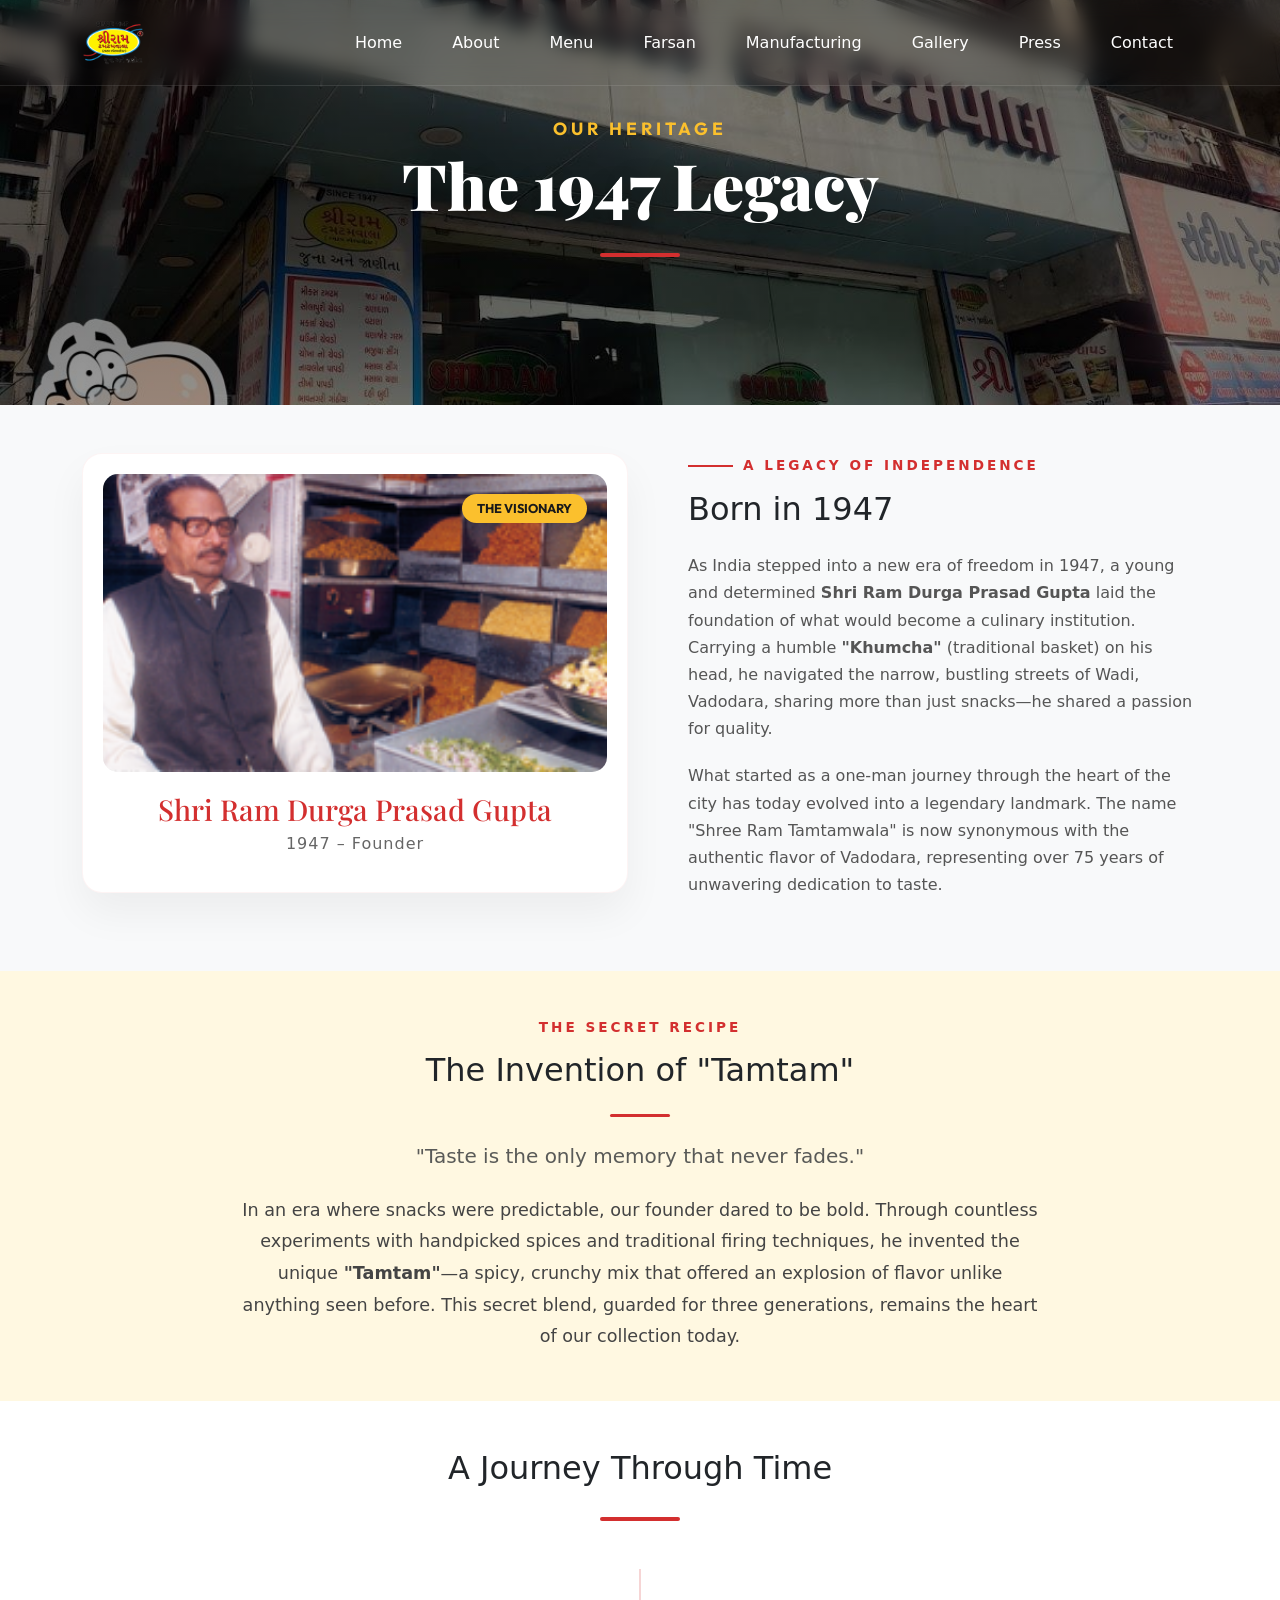
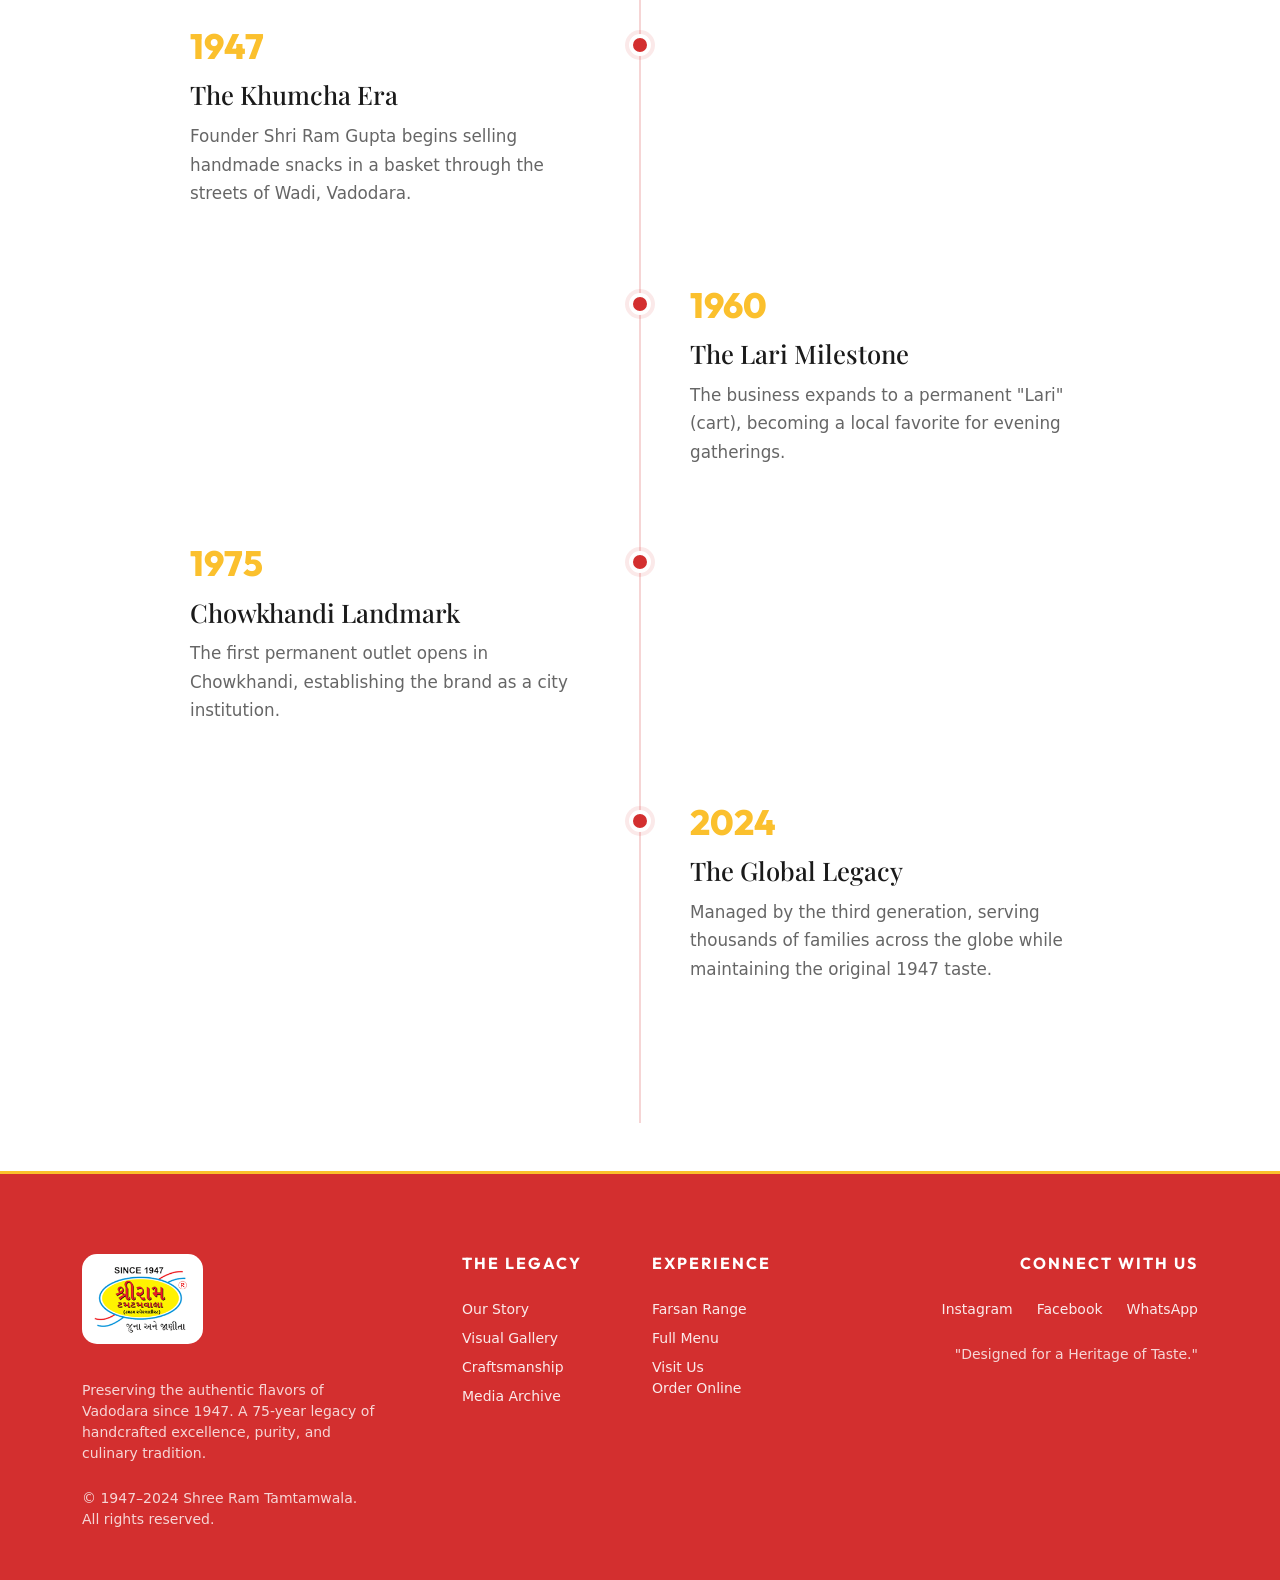
==== about.html @ b2095db8 "feat: add multiple pages and implement comprehensive UI overhaul including responsive navigation and" ====
<!doctype html>
<html lang="en">
  <head>
    <meta charset="UTF-8" />
    <meta name="viewport" content="width=device-width, initial-scale=1.0" />
    <title>Our Heritage | Shree Ram Tamtamwala</title>
    <link
      href="https://cdn.jsdelivr.net/npm/bootstrap@5.3.3/dist/css/bootstrap.min.css"
      rel="stylesheet"
    />
    <link
      href="https://fonts.googleapis.com/css2?family=Playfair+Display:wght@400;700;900&family=Inter:wght@300;400;600&family=Outfit:wght@300;400;700;800&display=swap"
      rel="stylesheet"
    />
    <link rel="stylesheet" href="styles.css" />
  </head>
  <body>
    <!-- Navbar -->
    <nav class="navbar navbar-expand-lg navbar-light navbar-custom fixed-top">
      <div class="container">
        <a class="navbar-brand" href="index.html">
          <img src="./Images/logo.png" alt="Shree Ram Tamtamwala Logo" />
        </a>
        <button
          class="navbar-toggler"
          type="button"
          data-bs-toggle="collapse"
          data-bs-target="#navbarNav"
        >
          <span class="navbar-toggler-icon"></span>
        </button>
        <div class="collapse navbar-collapse" id="navbarNav">
          <ul class="navbar-nav ms-auto">
            <li class="nav-item">
              <a class="nav-link" href="index.html">Home</a>
            </li>
            <li class="nav-item">
              <a class="nav-link active" href="about.html">About</a>
            </li>
            <li class="nav-item">
              <a class="nav-link" href="menu.html">Menu</a>
            </li>
            <li class="nav-item">
              <a class="nav-link" href="farsan.html">Farsan</a>
            </li>
            <li class="nav-item">
              <a class="nav-link" href="manufacturing.html">Manufacturing</a>
            </li>
            <li class="nav-item">
              <a class="nav-link" href="gallery.html">Gallery</a>
            </li>
            <li class="nav-item">
              <a class="nav-link" href="press.html">Press</a>
            </li>
            <li class="nav-item">
              <a class="nav-link" href="contact.html">Contact</a>
            </li>
          </ul>
        </div>
      </div>
    </nav>

    <!-- Page Hero -->
    <header class="page-hero">
      <div class="page-hero-content container">
        <h5 class="page-hero-subtitle">Our Heritage</h5>
        <h1 class="page-hero-title">The 1947 Legacy</h1>
        <div class="hero-divider mx-auto"></div>
      </div>
    </header>

    <!-- Heritage Section: The Origin -->
    <section class="about-heritage-section py-5">
      <div class="container">
        <div class="row align-items-center gy-5">
          <div class="col-lg-6">
            <div class="founder-card">
              <div class="founder-image-wrapper">
                <img
                  src="./Images/owner.png"
                  alt="Founder Shri Ram Durga Prasad Gupta"
                  class="founder-img"
                />
                <div class="founder-badge">The Visionary</div>
              </div>
              <div class="founder-info">
                <h3 class="founder-name">Shri Ram Durga Prasad Gupta</h3>
                <p class="founder-years">1947 – Founder</p>
              </div>
            </div>
          </div>
          <div class="col-lg-6 ps-lg-5">
            <h5 class="about-pretitle mb-3">A Legacy of Independence</h5>
            <h2 class="section-title mb-4">Born in 1947</h2>
            <p class="about-description">
              As India stepped into a new era of freedom in 1947, a young and
              determined <strong>Shri Ram Durga Prasad Gupta</strong> laid the
              foundation of what would become a culinary institution. Carrying a
              humble <strong>"Khumcha"</strong> (traditional basket) on his
              head, he navigated the narrow, bustling streets of Wadi, Vadodara,
              sharing more than just snacks—he shared a passion for quality.
            </p>
            <p class="about-description">
              What started as a one-man journey through the heart of the city
              has today evolved into a legendary landmark. The name "Shree Ram
              Tamtamwala" is now synonymous with the authentic flavor of
              Vadodara, representing over 75 years of unwavering dedication to
              taste.
            </p>
          </div>
        </div>
      </div>
    </section>

    <!-- The Invention of Tamtam Section -->
    <section
      class="tamtam-story-section py-5"
      style="background-color: #fff8e1"
    >
      <div class="container text-center">
        <div class="max-w-800 mx-auto">
          <h5 class="about-pretitle mb-3">The Secret Recipe</h5>
          <h2 class="section-title mb-4">The Invention of "Tamtam"</h2>
          <div class="hero-divider mx-auto mb-4"></div>
          <p class="lead italic text-muted mb-4">
            "Taste is the only memory that never fades."
          </p>
          <p class="about-description">
            In an era where snacks were predictable, our founder dared to be
            bold. Through countless experiments with handpicked spices and
            traditional firing techniques, he invented the unique
            <strong>"Tamtam"</strong>—a spicy, crunchy mix that offered an
            explosion of flavor unlike anything seen before. This secret blend,
            guarded for three generations, remains the heart of our collection
            today.
          </p>
        </div>
      </div>
    </section>

    <!-- Heritage Timeline -->
    <section class="timeline-section py-5 bg-white">
      <div class="container">
        <div class="text-center mb-5">
          <h2 class="section-title">A Journey Through Time</h2>
          <div class="hero-divider mx-auto"></div>
        </div>

        <div class="heritage-timeline">
          <div class="timeline-item">
            <div class="timeline-dot"></div>
            <div class="timeline-content">
              <span class="timeline-year">1947</span>
              <h4>The Khumcha Era</h4>
              <p>
                Founder Shri Ram Gupta begins selling handmade snacks in a
                basket through the streets of Wadi, Vadodara.
              </p>
            </div>
          </div>
          <div class="timeline-item">
            <div class="timeline-dot"></div>
            <div class="timeline-content">
              <span class="timeline-year">1960</span>
              <h4>The Lari Milestone</h4>
              <p>
                The business expands to a permanent "Lari" (cart), becoming a
                local favorite for evening gatherings.
              </p>
            </div>
          </div>
          <div class="timeline-item">
            <div class="timeline-dot"></div>
            <div class="timeline-content">
              <span class="timeline-year">1975</span>
              <h4>Chowkhandi Landmark</h4>
              <p>
                The first permanent outlet opens in Chowkhandi, establishing the
                brand as a city institution.
              </p>
            </div>
          </div>
          <div class="timeline-item">
            <div class="timeline-dot"></div>
            <div class="timeline-content">
              <span class="timeline-year">2024</span>
              <h4>The Global Legacy</h4>
              <p>
                Managed by the third generation, serving thousands of families
                across the globe while maintaining the original 1947 taste.
              </p>
            </div>
          </div>
        </div>
      </div>
    </section>

    <!-- Luxury Heritage Footer -->
    <footer class="footer-custom">
      <div class="container">
        <div class="row gy-5">
          <!-- Logo & Mission -->
          <div class="col-lg-4 col-md-12 text-center text-lg-start">
            <div class="footer-logo">
              <img src="./Images/logo.png" alt="Shree Ram Tamtamwala Logo" />
            </div>
            <p class="text-muted small pe-lg-5 mt-3">
              Preserving the authentic flavors of Vadodara since 1947. A 75-year
              legacy of handcrafted excellence, purity, and culinary tradition.
            </p>
            <p class="text-muted small mt-4 mb-0">
              © 1947–2024 Shree Ram Tamtamwala.<br />All rights reserved.
            </p>
          </div>

          <!-- Navigation -->
          <div class="col-lg-2 col-6">
            <h6 class="text-uppercase fw-bold ls-2">The Legacy</h6>
            <ul class="list-unstyled small">
              <li class="mb-2">
                <a href="about.html" class="text-decoration-none">Our Story</a>
              </li>
              <li class="mb-2">
                <a href="gallery.html" class="text-decoration-none"
                  >Visual Gallery</a
                >
              </li>
              <li class="mb-2">
                <a href="manufacturing.html" class="text-decoration-none"
                  >Craftsmanship</a
                >
              </li>
              <li class="mb-2">
                <a href="press.html" class="text-decoration-none"
                  >Media Archive</a
                >
              </li>
            </ul>
          </div>

          <!-- Quick Links -->
          <div class="col-lg-2 col-6">
            <h6 class="text-uppercase fw-bold ls-2">Experience</h6>
            <ul class="list-unstyled small">
              <li class="mb-2">
                <a href="farsan.html" class="text-decoration-none"
                  >Farsan Range</a
                >
              </li>
              <li class="mb-2">
                <a href="menu.html" class="text-decoration-none">Full Menu</a>
              </li>
              <li class="nav-item">
                <a class="text-decoration-none" href="contact.html">Visit Us</a>
              </li>
              <li class="mb-2">
                <a href="#" class="text-decoration-none">Order Online</a>
              </li>
            </ul>
          </div>

          <!-- Socials -->
          <div class="col-lg-4 col-md-12 text-center text-lg-end">
            <h6 class="text-uppercase fw-bold ls-2">Connect With Us</h6>
            <div
              class="d-flex justify-content-center justify-content-lg-end gap-4 mb-4 mt-3"
            >
              <a href="#" class="text-decoration-none small">Instagram</a>
              <a href="#" class="text-decoration-none small">Facebook</a>
              <a href="#" class="text-decoration-none small">WhatsApp</a>
            </div>
            <p class="text-muted small mb-0">
              "Designed for a Heritage of Taste."
            </p>
          </div>
        </div>
      </div>
    </footer>

    <script src="https://cdn.jsdelivr.net/npm/bootstrap@5.3.3/dist/js/bootstrap.bundle.min.js"></script>
    <script src="main.js"></script>
  </body>
</html>
---- styles.css ----
* {
  padding: 0;
  margin: 0;
  box-sizing: border-box;
}

html {
  scroll-behavior: smooth;
  scroll-padding-top: 60px; /* Perfectly tuned offset */
}

body {
  background-color: #f8f9fa;
}

/* Navbar Redesign */
.navbar-custom {
  background-color: transparent;
  backdrop-filter: blur(10px);
  -webkit-backdrop-filter: blur(10px);
  transition: all 0.4s cubic-bezier(0.4, 0, 0.2, 1);
  padding: 15px 0;
  border-bottom: 1px solid rgba(255, 255, 255, 0.1);
  z-index: 1050; /* Ultimate priority */
}

.navbar-custom.scrolled {
  background-color: #d32f2f !important; /* Exact Brand Red - No transparency */
  margin: 10px 20px;
  padding: 8px 0;
  border-radius: 50px;
  box-shadow: 0 10px 30px rgba(0, 0, 0, 0.3);
  border: 1px solid #fbc02d; /* Solid Gold accent */
  width: calc(100% - 40px);
  backdrop-filter: none !important; /* Keep it solid and bold */
}

.navbar-custom .navbar-brand {
  font-weight: 700;
  letter-spacing: 1px;
  text-transform: uppercase;
  display: flex;
  align-items: center;
  gap: 10px;
  color: #ffffff !important;
  transition: all 0.3s ease;
}

.navbar-custom .navbar-brand:hover {
  color: #fbc02d !important;
  text-shadow: 0 0 10px rgba(251, 192, 45, 0.3);
}

.navbar-brand img {
  height: 45px;
  filter: drop-shadow(0 0 5px rgba(0, 0, 0, 0.2));
  transition: transform 0.3s ease;
}

.navbar-brand:hover img {
  transform: scale(1.1) rotate(5deg);
}

.navbar-custom .nav-link {
  color: #ffffff !important;
  font-weight: 500;
  margin: 0 10px;
  position: relative;
  padding: 8px 15px !important;
  transition: all 0.3s ease;
}

.navbar-custom .nav-link::after {
  content: "";
  position: absolute;
  bottom: 0;
  left: 50%;
  width: 0;
  height: 2px;
  background-color: #fbc02d;
  transition: all 0.3s ease;
  transform: translateX(-50%);
}

.navbar-custom .nav-link:hover::after {
  width: 80%;
}

.navbar-custom .nav-link:hover {
  color: #fbc02d !important;
  background-color: rgba(255, 255, 255, 0.1);
  border-radius: 8px;
}

/* Fix for mobile menu */
@media (max-width: 991.98px) {
  .navbar-collapse {
    background-color: #d32f2f; /* Solid Brand Red */
    margin-top: 15px;
    padding: 20px;
    border-radius: 15px;
    box-shadow: 0 10px 30px rgba(0, 0, 0, 0.2);
    border: 1px solid #fbc02d;
  }

  .navbar-custom.scrolled .navbar-collapse {
    background-color: #d32f2f;
  }

  .nav-link {
    padding: 12px 20px !important;
    border-bottom: 1px solid rgba(255, 255, 255, 0.1);
  }

  .nav-link:last-child {
    border-bottom: none;
  }
}

.navbar-toggler {
  border: none;
  padding: 0;
}

.navbar-toggler:focus {
  box-shadow: none;
}

.navbar-toggler-icon {
  background-image: url("data:image/svg+xml;charset=utf8,%3Csvg viewBox='0 0 30 30' xmlns='http://www.w3.org/2000/svg'%3E%3Cpath stroke='rgba(255, 255, 255, 1)' stroke-width='2' stroke-linecap='round' stroke-miterlimit='10' d='M4 7h22M4 15h22M4 23h22'/%3E%3C/svg%3E") !important;
}

.hero {
  position: relative;
  background-image: url("./Images/bg-Photoroom.png");
  background-size: cover;
  background-position: center;
  background-attachment: fixed;
  min-height: 100vh;
  display: flex;
  align-items: center;
  overflow: hidden;
  padding: 120px 0 60px 0;
}

.hero::before {
  content: "";
  position: absolute;
  top: 0;
  left: 0;
  width: 100%;
  height: 100%;
  background: radial-gradient(
    circle at 30% 50%,
    rgba(121, 85, 72, 0.4) 0%,
    rgba(0, 0, 0, 0.6) 100%
  );
  z-index: 1;
}

.hero-container {
  position: relative;
  z-index: 2;
  padding: 0 5%;
}

.hero-content-card {
  background: rgba(255, 255, 255, 0.05);
  backdrop-filter: blur(20px);
  -webkit-backdrop-filter: blur(20px);
  border: 1px solid rgba(255, 255, 255, 0.2);
  padding: 50px;
  border-radius: 30px;
  box-shadow: 0 25px 50px -12px rgba(0, 0, 0, 0.6);
  animation: fadeInUp 1s cubic-bezier(0.4, 0, 0.2, 1);
  z-index: 10;
}

@keyframes fadeInUp {
  from {
    opacity: 0;
    transform: translateY(30px);
  }
  to {
    opacity: 1;
    transform: translateY(0);
  }
}

.hero-title {
  margin-bottom: 25px;
}

.brand-name {
  display: block;
  font-size: 3.5rem;
  font-weight: 800;
  color: #ffffff;
  text-transform: uppercase;
  letter-spacing: 2px;
  line-height: 1.1;
  margin-bottom: 10px;
}

.about-pretitle {
  color: #d32f2f;
  font-weight: 600;
  text-transform: uppercase;
  letter-spacing: 3px;
  font-size: 0.85rem;
  display: block; /* Changed to block for better placement */
  position: relative;
  padding-left: 55px;
  margin-bottom: 25px;
}

.about-pretitle::before {
  content: "";
  position: absolute;
  left: 0;
  top: 50%;
  width: 45px;
  height: 2px;
  background: #d32f2f;
  transform: translateY(-50%);
}

@media (max-width: 991px) {
  .about-pretitle {
    display: block;
    text-align: center;
    padding-left: 0;
    margin-bottom: 30px !important;
  }
  .about-pretitle::before {
    display: none;
  }
}

.hero-subtitle {
  display: block;
  font-size: 1.5rem;
  color: #fbc02d; /* Brand Gold */
  font-weight: 500;
  letter-spacing: 4px;
  text-transform: uppercase;
}

.hero-divider {
  width: 80px;
  height: 4px;
  background: #d32f2f; /* Brand Red */
  margin: 30px 0;
  border-radius: 2px;
}

.hero-description {
  font-size: 1.1rem;
  color: rgba(255, 255, 255, 0.9);
  line-height: 1.8;
  margin-bottom: 40px;
  max-width: 500px;
}

.hero-cta-group {
  display: flex;
  gap: 20px;
}

.hero-btn {
  background-color: #d32f2f !important;
  border-color: #d32f2f !important;
  padding: 15px 35px !important;
  border-radius: 50px !important;
  font-weight: 600 !important;
  text-transform: uppercase;
  letter-spacing: 1px;
  transition: all 0.3s ease !important;
  color: white !important;
  text-decoration: none;
}

.hero-btn:hover {
  background-color: #b71c1c !important;
  transform: translateY(-3px);
  box-shadow: 0 10px 20px rgba(211, 47, 47, 0.3);
}

.hero-btn-secondary {
  padding: 15px 35px !important;
  border-radius: 50px !important;
  font-weight: 600 !important;
  text-transform: uppercase;
  letter-spacing: 1px;
  transition: all 0.3s ease !important;
  border: 2px solid white !important;
}

.hero-btn-secondary:hover {
  background-color: white !important;
  color: #d32f2f !important;
  transform: translateY(-3px);
}

.hero-image-wrapper {
  position: relative;
  padding: 20px;
  height: 500px; /* Fixed height to prevent layout jumps */
  display: flex;
  align-items: center;
  justify-content: center;
}

#heroCarousel {
  width: 100%;
  height: 100%;
}

#heroCarousel .carousel-inner,
#heroCarousel .carousel-item {
  height: 100%;
}

#heroCarousel .carousel-item {
  display: flex !important;
  align-items: center;
  justify-content: center;
  transition: opacity 0.8s ease-in-out !important; /* Smoother fade */
}

.hero-image-wrapper img {
  max-width: 100%;
  max-height: 100%;
  width: auto;
  height: auto;
  object-fit: contain;
  filter: drop-shadow(0 20px 40px rgba(0, 0, 0, 0.4));
  transition: transform 0.5s cubic-bezier(0.4, 0, 0.2, 1);
  animation: floating 3s ease-in-out infinite; /* Added a gentle float animation */
}

@keyframes floating {
  0%,
  100% {
    transform: translateY(0);
  }
  50% {
    transform: translateY(-15px);
  }
}

.hero-image-wrapper:hover img {
  transform: scale(1.05) rotate(2deg);
  animation-play-state: paused; /* Pause floating animation on hover */
}

.carousel-indicators-custom {
  position: absolute;
  bottom: -40px;
  left: 50%;
  transform: translateX(-50%);
  display: flex;
  gap: 10px;
}

.carousel-indicators-custom button {
  width: 12px;
  height: 12px;
  border-radius: 50%;
  border: 2px solid #fbc02d;
  background: transparent;
  padding: 0;
  transition: all 0.3s ease;
}


.carousel-indicators-custom button.active {
  background: #fbc02d;
  width: 30px;
  border-radius: 10px;
}

@media (max-width: 991px) {
  .hero {
    padding: 140px 0 80px 0;
    text-align: center;
  }

  .hero-content-card {
    padding: 30px;
    margin-bottom: 50px;
  }

  .brand-name {
    font-size: 2.5rem;
  }

  .hero-divider {
    margin: 20px auto;
  }

  .hero-description {
    margin: 0 auto 30px auto;
  }

  .hero-cta-group {
    justify-content: center;
  }
}

.about-section {
  padding: 70px 0 70px 0; /* Removed bottom padding completely to close gap */
  background-color: #fff8e1;
  position: relative;
  overflow: hidden;
}

.about-container {
  position: relative;
  z-index: 2;
}

.about-image-wrapper {
  position: relative;
  display: flex;
  justify-content: center;
  align-items: center;
  min-height: 400px;
}

.about-glow-effect {
  position: absolute;
  width: 120%;
  height: 120%;
  background: radial-gradient(
    circle,
    rgba(211, 47, 47, 0.05) 0%,
    transparent 70%
  );
  z-index: 1;
}

/* Scrapbook Style Layout */
.press-cutout-container {
  position: relative;
  width: 100%;
  max-width: 650px; /* Much bigger as requested */
  background: white;
  padding: 10px;
  border-radius: 4px;
  box-shadow: 0 15px 40px rgba(0, 0, 0, 0.12);
  z-index: 2;
  border: 1px solid rgba(0, 0, 0, 0.05);
}

.about-press-img {
  width: 100%;
  height: auto;
  display: block;
  object-fit: contain;
}

.product-cutout-overlay {
  position: absolute;
  bottom: -30px;
  right: 0;
  width: 35%; /* Scaled down slightly to not overwhelm the larger press image */
  max-width: 200px;
  z-index: 4;
  filter: drop-shadow(0 15px 30px rgba(0, 0, 0, 0.3));
  animation: floating 4s ease-in-out infinite;
}

.about-cutout-img-small {
  width: 100%;
  height: auto;
}

.experience-tag {
  position: absolute;
  top: 50%;
  right: -10px;
  background: #fbc02d;
  color: #333;
  padding: 5px 12px;
  border-radius: 4px;
  font-size: 0.7rem;
  font-weight: 800;
  transform: rotate(90deg) translateY(-50%);
  box-shadow: 2px 2px 10px rgba(0, 0, 0, 0.1);
}

/* About Text Styling Optimization */
.about-content {
  padding-left: 30px;
}

.about-title {
  font-size: 2.2rem; /* Slightly smaller for height optimization */
  font-weight: 800;
  color: #333;
  margin-bottom: 15px;
}

.about-description {
  font-size: 1rem;
  line-height: 1.7;
  color: #555;
  margin-bottom: 20px;
}

/* Milestone Grid */
.milestone-grid {
  display: grid;
  grid-template-columns: repeat(3, 1fr);
  gap: 20px;
  margin-top: 40px;
}

.milestone-item {
  background: white;
  padding: 20px;
  border-radius: 15px;
  box-shadow: 0 10px 20px rgba(0, 0, 0, 0.05);
  border: 1px solid rgba(251, 192, 45, 0.3);
  transition: all 0.3s ease;
}

.milestone-item:hover {
  transform: translateY(-5px);
  border-color: #fbc02d;
  box-shadow: 0 15px 30px rgba(251, 192, 45, 0.15);
}

.milestone-year {
  display: block;
  font-size: 1.5rem;
  font-weight: 800;
  color: #d32f2f;
  margin-bottom: 5px;
}

.milestone-text {
  font-size: 0.9rem;
  color: #777;
  font-weight: 500;
}

@media (max-width: 991px) {
  .about-section {
    padding: 60px 0;
  }

  .about-content {
    padding-left: 0;
    margin-top: 60px;
    text-align: center;
  }

  .hero-divider {
    margin-left: auto;
    margin-right: auto;
  }

  .milestone-grid {
    grid-template-columns: 1fr;
  }

  .cutout-container {
    max-width: 300px;
  }

  .experience-badge {
    right: 0;
  }
}

.product-section {
  padding: 80px 0;
  background-color: #fff8e1;
}

.product-card {
  background: white;
  border-radius: 20px;
  border: 1px solid rgba(251, 192, 45, 0.2);
  overflow: hidden;
  box-shadow: 0 10px 30px rgba(0, 0, 0, 0.05);
  transition: all 0.4s cubic-bezier(0.4, 0, 0.2, 1);
  height: 100%;
  display: flex;
  flex-direction: column;
}

.product-card:hover {
  transform: translateY(-10px);
  box-shadow: 0 20px 40px rgba(211, 47, 47, 0.1);
  border-color: #fbc02d;
}

.product-image-wrapper {
  position: relative;
  overflow: hidden;
  height: 250px;
}

.product-img {
  width: 100%;
  height: 100%;
  object-fit: cover;
  transition: transform 0.6s ease;
}

.product-card:hover .product-img {
  transform: scale(1.1);
}

.product-content {
  padding: 25px;
  flex-grow: 1;
  display: flex;
  flex-direction: column;
}

.product-card-title {
  font-size: 1.4rem;
  font-weight: 800;
  color: #333;
  margin-bottom: 12px;
}

.product-card-text {
  font-size: 0.95rem;
  line-height: 1.6;
  color: #666;
  margin-bottom: 0;
}

.product-section {
  padding-top: 30px;
}

/* Integrated Farshan Bento Grid */
.farshan-bento {
  display: grid;
  grid-template-columns: repeat(4, 1fr);
  grid-auto-rows: 200px;
  gap: 20px;
  max-width: 1200px;
  margin: 60px auto 0 auto;
}

.farshan-item {
  position: relative;
  overflow: hidden;
  border-radius: 20px;
  background: #fff;
  box-shadow: 0 10px 30px rgba(0, 0, 0, 0.05);
  border: 1px solid rgba(251, 192, 45, 0.1);
}

.farshan-text-card {
  grid-column: span 2;
  grid-row: span 2;
  background-color: #fff8e1;
  padding: 40px;
  display: flex;
  flex-direction: column;
  justify-content: center;
  border: 1px solid rgba(211, 47, 47, 0.1);
}

.farshan-img {
  width: 100%;
  height: 100%;
  object-fit: cover;
  transition: transform 1s cubic-bezier(0.19, 1, 0.22, 1);
}

.farshan-item:hover .farshan-img {
  transform: scale(1.1);
}

.farshan-overlay {
  position: absolute;
  inset: 0;
  background: linear-gradient(to top, rgba(0, 0, 0, 0.8) 0%, transparent 60%);
  display: flex;
  flex-direction: column;
  justify-content: flex-end;
  padding: 25px;
  opacity: 0;
  transition: opacity 0.5s ease;
}

.farshan-item:hover .farshan-overlay {
  opacity: 1;
}

.farshan-item-wide {
  grid-column: span 2;
}

@media (max-width: 991px) {
  .farshan-bento {
    grid-template-columns: repeat(2, 1fr);
    grid-auto-rows: 250px;
  }
  .farshan-text-card {
    grid-column: span 2;
  }
}

/* Contact & Footer Overhaul */
.contact-section {
  padding: 100px 0;
  background-color: #fff8e1;
}

.heritage-info-block {
  padding-right: 50px;
}

.contact-pretitle {
  color: #d32f2f;
  text-transform: uppercase;
  letter-spacing: 3px;
  font-weight: 700;
  font-size: 0.85rem;
}

.contact-main-title {
  font-family: "Playfair Display", serif;
  font-size: 3rem;
  font-weight: 900;
  color: #333;
  margin-bottom: 30px;
}

.info-item {
  margin-bottom: 30px;
}

.info-label {
  font-weight: 700;
  text-transform: uppercase;
  font-size: 0.75rem;
  letter-spacing: 2px;
  color: #888;
  display: block;
  margin-bottom: 5px;
}

.info-value {
  font-size: 1.1rem;
  color: #333;
  font-weight: 400;
}

.contact-glass-card {
  background: rgba(255, 255, 255, 0.6);
  backdrop-filter: blur(10px);
  padding: 50px;
  border-radius: 30px;
  border: 1px solid rgba(251, 192, 45, 0.2);
  box-shadow: 0 20px 40px rgba(0, 0, 0, 0.05);
}

.luxury-input {
  background: transparent !important;
  border: none !important;
  border-bottom: 1px solid rgba(0, 0, 0, 0.1) !important;
  border-radius: 0 !important;
  padding: 15px 0 !important;
  font-size: 1rem !important;
  margin-bottom: 25px !important;
  transition: all 0.3s ease !important;
}

.luxury-input:focus {
  box-shadow: none !important;
  border-bottom-color: #d32f2f !important;
}

.btn-luxury {
  background: #d32f2f;
  color: white;
  padding: 15px 40px;
  border-radius: 30px;
  font-weight: 700;
  text-transform: uppercase;
  letter-spacing: 2px;
  border: none;
  transition: all 0.3s ease;
  width: 100%;
}

.btn-luxury:hover {
  background: #b71c1c;
  transform: translateY(-3px);
  box-shadow: 0 10px 20px rgba(211, 47, 47, 0.2);
  color: white;
}

.footer-custom {
  background-color: #d32f2f !important; /* Authentic Brand Red */
  padding: 80px 0 50px 0;
  border-top: 3px solid #fbc02d;
  color: #fff;
}

.footer-logo img {
  height: 90px;
  filter: none;
  margin-bottom: 20px;
  transition: all 0.3s ease;
  background-color: white; /* Adding a small white pill background if needed for the logo shape */
  padding: 10px;
  border-radius: 15px;
}

.footer-custom h6 {
  color: #fff; /* White headings for better contrast on red */
  font-family: "Outfit", sans-serif;
  font-weight: 700;
  letter-spacing: 2px;
  margin-bottom: 25px;
}

.footer-custom .text-muted {
  color: rgba(255, 255, 255, 0.8) !important;
}

.footer-custom a {
  color: #fff !important;
  opacity: 0.9;
  transition: all 0.3s ease;
}

.footer-custom a:hover {
  color: #fbc02d !important; /* Gold hover on red for a premium feel */
  opacity: 1;
  padding-left: 5px;
}

@media (max-width: 768px) {
  .heritage-info-block {
    padding-right: 0;
    margin-bottom: 50px;
    text-align: center;
  }
  .contact-main-title {
    font-size: 2.5rem;
  }
}

.card-body {
  padding: 20px;
}

a {
  color: #388e3c;
}

a:hover {
  color: #1b5e20;
}

.form-image {
  max-width: 100%;
  margin-bottom: 20px;
}

/* Gallery Section Redesign */
/* Aesthetic Section Dividers */
.section-divider-container {
  padding: 10px 0;
  background-color: #fff8e1;
  display: flex;
  justify-content: center;
  align-items: center;
}

.section-divider {
  width: 80%;
  height: 1px;
  background: linear-gradient(
    to right,
    transparent,
    rgba(211, 47, 47, 0.2),
    transparent
  );
  position: relative;
}

.section-divider::after {
  content: "";
  position: absolute;
  top: 50%;
  left: 50%;
  transform: translate(-50%, -50%);
  width: 6px;
  height: 6px;
  background-color: #d32f2f;
  border-radius: 50%;
  box-shadow: 0 0 10px rgba(211, 47, 47, 0.3);
}

.gallery-section {
  padding: 35px 0 30px 0; /* Tightened bottom padding */
  background-color: #fff8e1;
  background-image:
    radial-gradient(
      circle at 10% 20%,
      rgba(211, 47, 47, 0.03) 0%,
      transparent 20%
    ),
    radial-gradient(
      circle at 90% 80%,
      rgba(251, 192, 45, 0.05) 0%,
      transparent 20%
    );
  position: relative;
}

.gallery-header {
  position: relative;
  z-index: 5;
  padding-left: 10px;
  padding-top: 0;
  margin-top: 0; /* Ensure no top margin */
}

.gallery-title {
  font-size: 2.8rem;
  font-weight: 800;
  color: #333;
  margin-top: -5px;
  text-align: left; /* Left align to match About section */
  text-shadow: 0 2px 10px rgba(0, 0, 0, 0.05);
}

/* Bento Grid Layout Fix */
.bento-grid {
  display: grid;
  grid-template-columns: repeat(4, 1fr);
  grid-auto-rows: 150px; /* Further reduced for absolute screen fit */
  gap: 15px;
  margin-top: 10px; /* Removed excess margin as requested */
  max-width: 1200px;
  margin-left: auto;
  margin-right: auto;
}

.bento-item {
  position: relative;
  border-radius: 18px;
  overflow: hidden;
  cursor: pointer;
  background: #ffffff;
  box-shadow: 0 8px 25px rgba(0, 0, 0, 0.08);
  border: 1px solid rgba(251, 192, 45, 0.2);
}

/* Balanced Spans for 4x3 Grid (Fits Viewport) */
.item-founder {
  grid-column: span 2;
  grid-row: span 2;
}

.item-product {
  grid-column: span 1;
  grid-row: span 1;
}

.item-location {
  grid-column: span 1;
  grid-row: span 2; /* Reduced from 3 to help height */
}

.item-atmosphere {
  grid-column: span 1;
  grid-row: span 1; /* Reduced from 2 */
}

.item-variety,
.item-press,
.item-extra-1,
.item-extra-2 {
  grid-column: span 1;
  grid-row: span 1;
}

.bento-img {
  width: 100%;
  height: 100%;
  object-fit: cover;
  transition: transform 0.6s cubic-bezier(0.4, 0, 0.2, 1);
}

.bento-item:hover .bento-img {
  transform: scale(1.1);
}

/* Glassmorphism Overlay */
.bento-overlay {
  position: absolute;
  top: 0;
  left: 0;
  width: 100%;
  height: 100%;
  background: linear-gradient(
    to top,
    rgba(211, 47, 47, 0.8) 0%,
    transparent 60%
  );
  display: flex;
  flex-direction: column;
  justify-content: flex-end;
  padding: 30px;
  opacity: 0;
  transition: all 0.4s ease;
  transform: translateY(10px);
}

.bento-item:hover .bento-overlay {
  opacity: 1;
  transform: translateY(0);
}

.bento-category {
  color: #fbc02d;
  font-weight: 700;
  text-transform: uppercase;
  font-size: 0.75rem;
  letter-spacing: 2px;
  margin-bottom: 5px;
}

.bento-caption {
  color: white;
  font-size: 1.2rem;
  font-weight: 700;
  margin: 0;
}

/* Responsive Grid */
@media (max-width: 1200px) {
  .bento-grid {
    grid-template-columns: repeat(3, 1fr);
    grid-template-rows: repeat(3, 250px);
  }
}

@media (max-width: 991px) {
  .bento-grid {
    grid-template-columns: repeat(2, 1fr);
    grid-template-rows: repeat(4, 250px);
  }

  .item-large {
    grid-column: span 2;
    grid-row: span 1;
  }
}

@media (max-width: 576px) {
  .bento-grid {
    grid-template-columns: 1fr;
    grid-template-rows: auto;
    gap: 15px;
  }

  .bento-item {
    height: 250px;
  }

  .item-large,
  .item-medium,
  .item-tall,
  .item-small {
    grid-column: span 1;
    grid-row: span 1;
  }

  .gallery-title {
    font-size: 2rem;
  }
}

footer {
  background-color: #d32f2f;
  color: #ffffff;
  padding: 40px 0;
}

footer a {
  color: #fbc02d;
  text-decoration: none;
}

footer a:hover {
  text-decoration: underline;
}

.footer-custom {
  background-color: #d32f2f;
}

.custom-image {
  width: 700px;
  max-width: 100%;
  object-fit: cover;
  border-radius: 8px;
  box-shadow: 0 0 10px rgba(0, 0, 0, 0.3);
}
/* Manufacturing Section */
.manufacturing-section {
  padding: 100px 0;
  background-color: #fff;
}

.process-card {
  border: none;
  background: #fff8e1;
  padding: 40px;
  border-radius: 30px;
  height: 100%;
  transition: all 0.3s ease;
  border: 1px solid rgba(251, 192, 45, 0.1);
}

.process-card:hover {
  transform: translateY(-10px);
  box-shadow: 0 20px 40px rgba(0, 0, 0, 0.05);
}

.process-number {
  font-family: "Outfit", sans-serif;
  font-size: 3rem;
  font-weight: 800;
  color: rgba(211, 47, 47, 0.1);
  margin-bottom: 10px;
  line-height: 1;
}

.process-title {
  font-family: "Playfair Display", serif;
  font-size: 1.5rem;
  font-weight: 700;
  color: #333;
  margin-bottom: 15px;
}

/* Press Section */
.press-section {
  padding: 100px 0;
  background-color: #fff8e1;
}

.press-grid {
  display: grid;
  grid-template-columns: repeat(3, 1fr);
  gap: 30px;
}

.press-card {
  background: #fff;
  padding: 30px;
  border-radius: 20px;
  border: 1px solid rgba(0, 0, 0, 0.05);
  transition: all 0.3s ease;
}

.press-card:hover {
  border-color: #d32f2f;
}

.press-source {
  text-transform: uppercase;
  font-weight: 800;
  font-size: 0.75rem;
  color: #d32f2f;
  letter-spacing: 2px;
  margin-bottom: 10px;
  display: block;
}

.press-quote {
  font-family: "Playfair Display", serif;
  font-style: italic;
  font-size: 1.1rem;
  color: #555;
  margin-bottom: 15px;
}

/* Unified Page Hero System */
.page-hero {
  position: relative;
  height: 45vh;
  min-height: 400px;
  background: url("./Images/bg.jpg") center/cover no-repeat;
  display: flex;
  align-items: center;
  justify-content: center;
  text-align: center;
  color: #fff;
  overflow: hidden;
}

.page-hero::before {
  content: "";
  position: absolute;
  inset: 0;
  background: linear-gradient(to bottom, rgba(0,0,0,0.6) 0%, rgba(0,0,0,0.4) 100%);
  z-index: 1;
}

.page-hero-content {
  position: relative;
  z-index: 2;
}

.page-hero-title {
  font-family: "Playfair Display", serif;
  font-size: 4rem;
  font-weight: 900;
  margin-bottom: 10px;
  text-shadow: 0 10px 30px rgba(0,0,0,0.3);
}

.page-hero-subtitle {
  font-family: "Outfit", sans-serif;
  font-size: 1.1rem;
  letter-spacing: 4px;
  text-transform: uppercase;
  color: #fbc02d;
  font-weight: 700;
}

/* --- FOUNDER CARD & TIMELINE COMPONENTS --- */
.founder-card {
  background: white;
  padding: 20px;
  border-radius: 20px;
  box-shadow: 0 20px 40px rgba(0,0,0,0.05);
  text-align: center;
  transition: transform 0.3s ease;
  border: 1px solid rgba(211, 47, 47, 0.05);
  margin-bottom: 30px;
}

.founder-card:hover {
  transform: translateY(-10px);
}

.founder-image-wrapper {
  position: relative;
  border-radius: 15px;
  overflow: hidden;
  margin-bottom: 20px;
}

.founder-img {
  width: 100%;
  height: auto; /* Allow natural height to prevent vertical stretching */
  max-height: 500px;
  object-fit: contain; /* Show the full original photo without cropping */
  background-color: #f8f9fa; /* Elegant backdrop for transparent/smaller images */
  image-rendering: -webkit-optimize-contrast; /* Force sharpness */
  image-rendering: crisp-edges;
  transition: all 0.5s ease;
}

.founder-badge {
  position: absolute;
  top: 20px;
  right: 20px;
  background: #fbc02d;
  color: #1a1a1a;
  padding: 5px 15px;
  border-radius: 30px;
  font-family: 'Outfit', sans-serif;
  font-weight: 700;
  font-size: 0.8rem;
  text-transform: uppercase;
  z-index: 5;
}

.founder-info h3 {
  font-family: 'Playfair Display', serif;
  color: #d32f2f;
  margin-bottom: 5px;
  font-size: 1.8rem;
}

.founder-years {
  color: #666;
  font-weight: 500;
  letter-spacing: 1px;
}

.tamtam-story-section {
  padding: 100px 0;
  background-color: #fff8e1;
  text-align: center;
}

.tamtam-story-section .about-pretitle {
  display: block;
  margin-bottom: 15px;
}

.tamtam-story-section .about-description {
  max-width: 800px;
  margin: 0 auto;
  font-size: 1.1rem;
  line-height: 1.8;
  color: #444;
}

.tamtam-story-section .about-pretitle::before,
.tamtam-story-section .section-title::before {
  display: none !important; /* Kill all left-aligned ghost lines */
}

.tamtam-story-section .about-pretitle {
  padding-left: 0 !important; /* Remove the nudge to the right */
}

.tamtam-story-section .hero-divider {
  width: 60px;
  height: 3px;
  background: #d32f2f;
  margin: 20px auto 30px auto; /* Force perfect center */
}

/* Vertical Timeline */
.heritage-timeline {
  position: relative;
  max-width: 900px;
  margin: 0 auto;
  padding: 60px 0;
}

.heritage-timeline::before {
  content: '';
  position: absolute;
  top: 0;
  bottom: 0;
  left: 50%;
  width: 2px;
  background: rgba(211, 47, 47, 0.2);
  transform: translateX(-50%);
}

.timeline-item {
  position: relative;
  margin-bottom: 80px;
  width: 50%;
  padding-right: 50px;
}

.timeline-item:nth-child(even) {
  margin-left: 50%;
  padding-right: 0;
  padding-left: 50px;
}

.timeline-dot {
  position: absolute;
  top: 5px;
  right: -11px;
  width: 22px;
  height: 22px;
  background: #d32f2f;
  border-radius: 50%;
  border: 4px solid #fff;
  box-shadow: 0 0 0 4px rgba(211, 47, 47, 0.1);
  z-index: 2;
}

.timeline-item:nth-child(even) .timeline-dot {
  left: -11px;
}

.timeline-year {
  display: block;
  font-family: 'Outfit', sans-serif;
  font-weight: 800;
  font-size: 2.2rem;
  color: #fbc02d;
  margin-bottom: 15px;
  line-height: 1;
}

.timeline-content h4 {
  font-family: 'Playfair Display', serif;
  color: #1a1a1a;
  margin-bottom: 12px;
  font-size: 1.6rem;
}

.timeline-content p {
  color: #666;
  font-size: 1.05rem;
  line-height: 1.7;
}

/* Timeline Responsive */
@media (max-width: 768px) {
  .heritage-timeline::before {
    left: 20px;
  }
  .timeline-item {
    width: 100%;
    padding-left: 50px;
    padding-right: 0;
    margin-left: 0 !important;
  }
  .timeline-dot {
    left: 9px !important;
  }
}
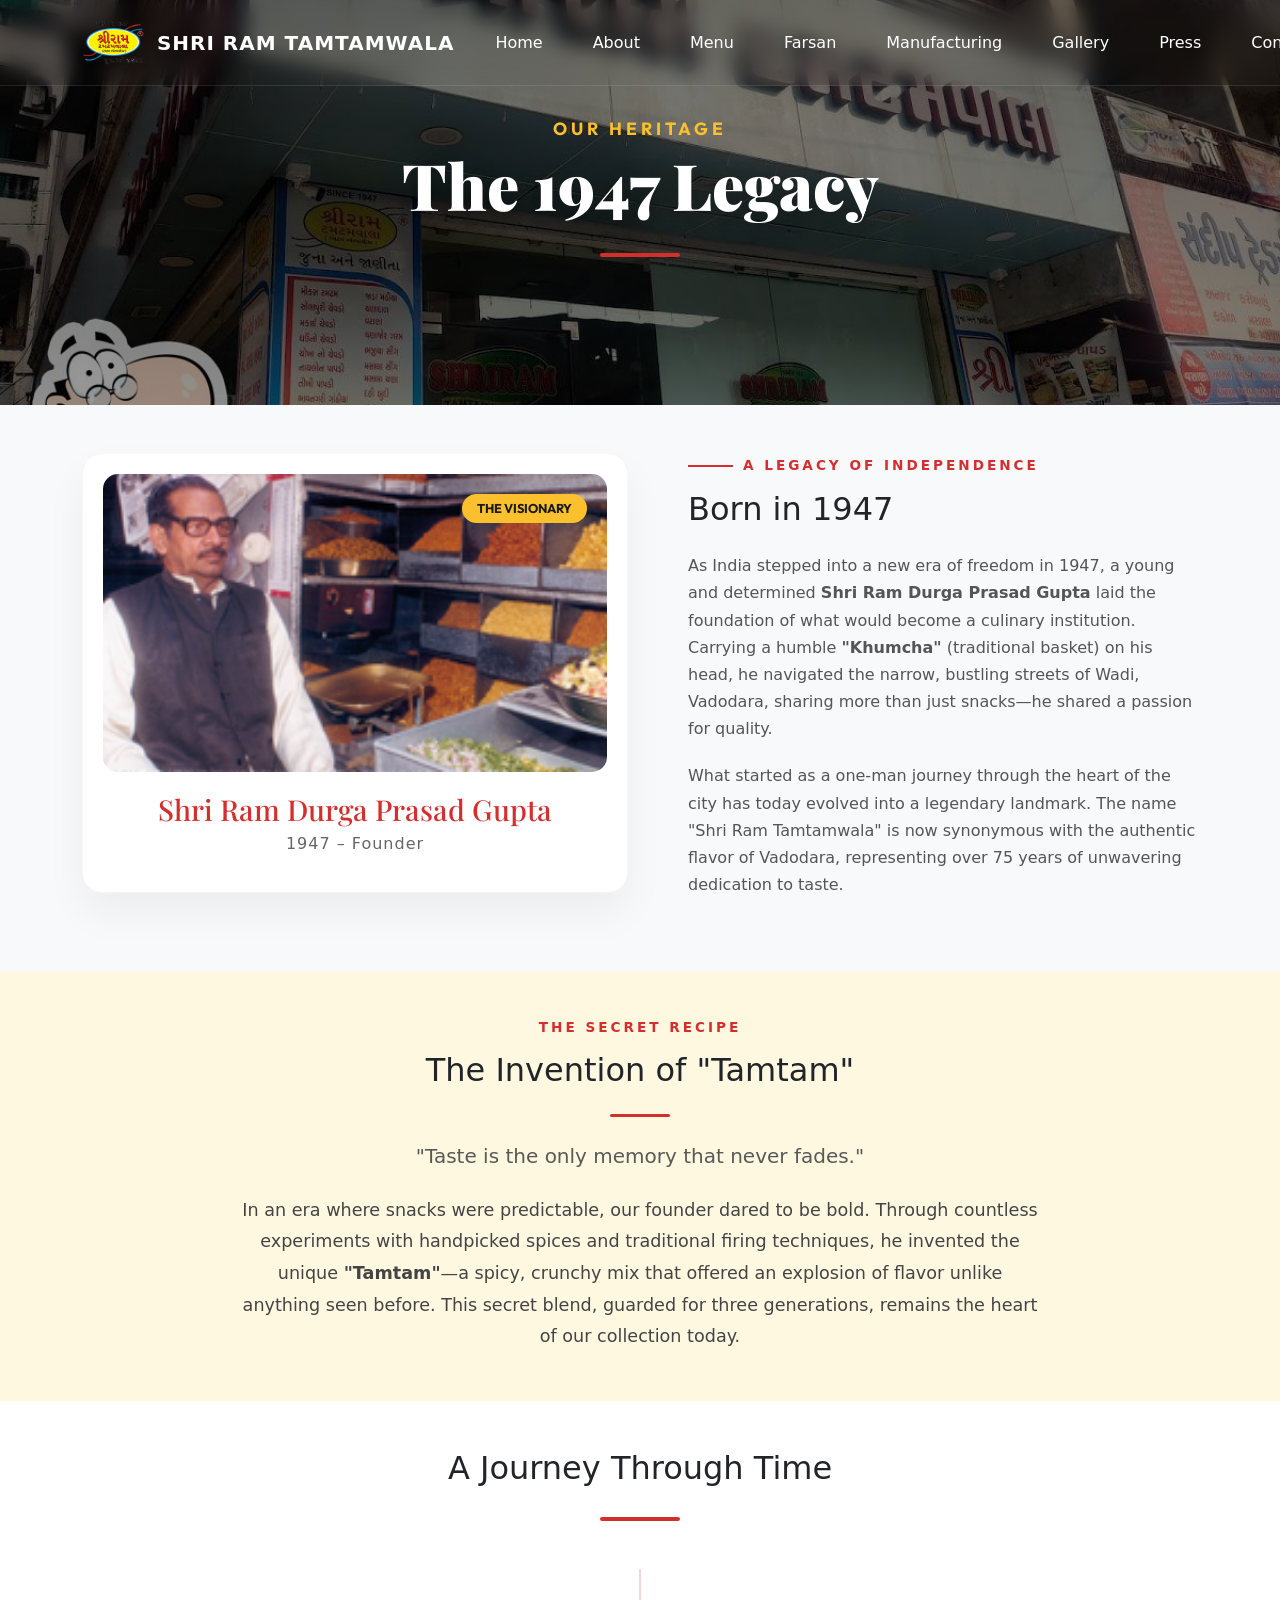
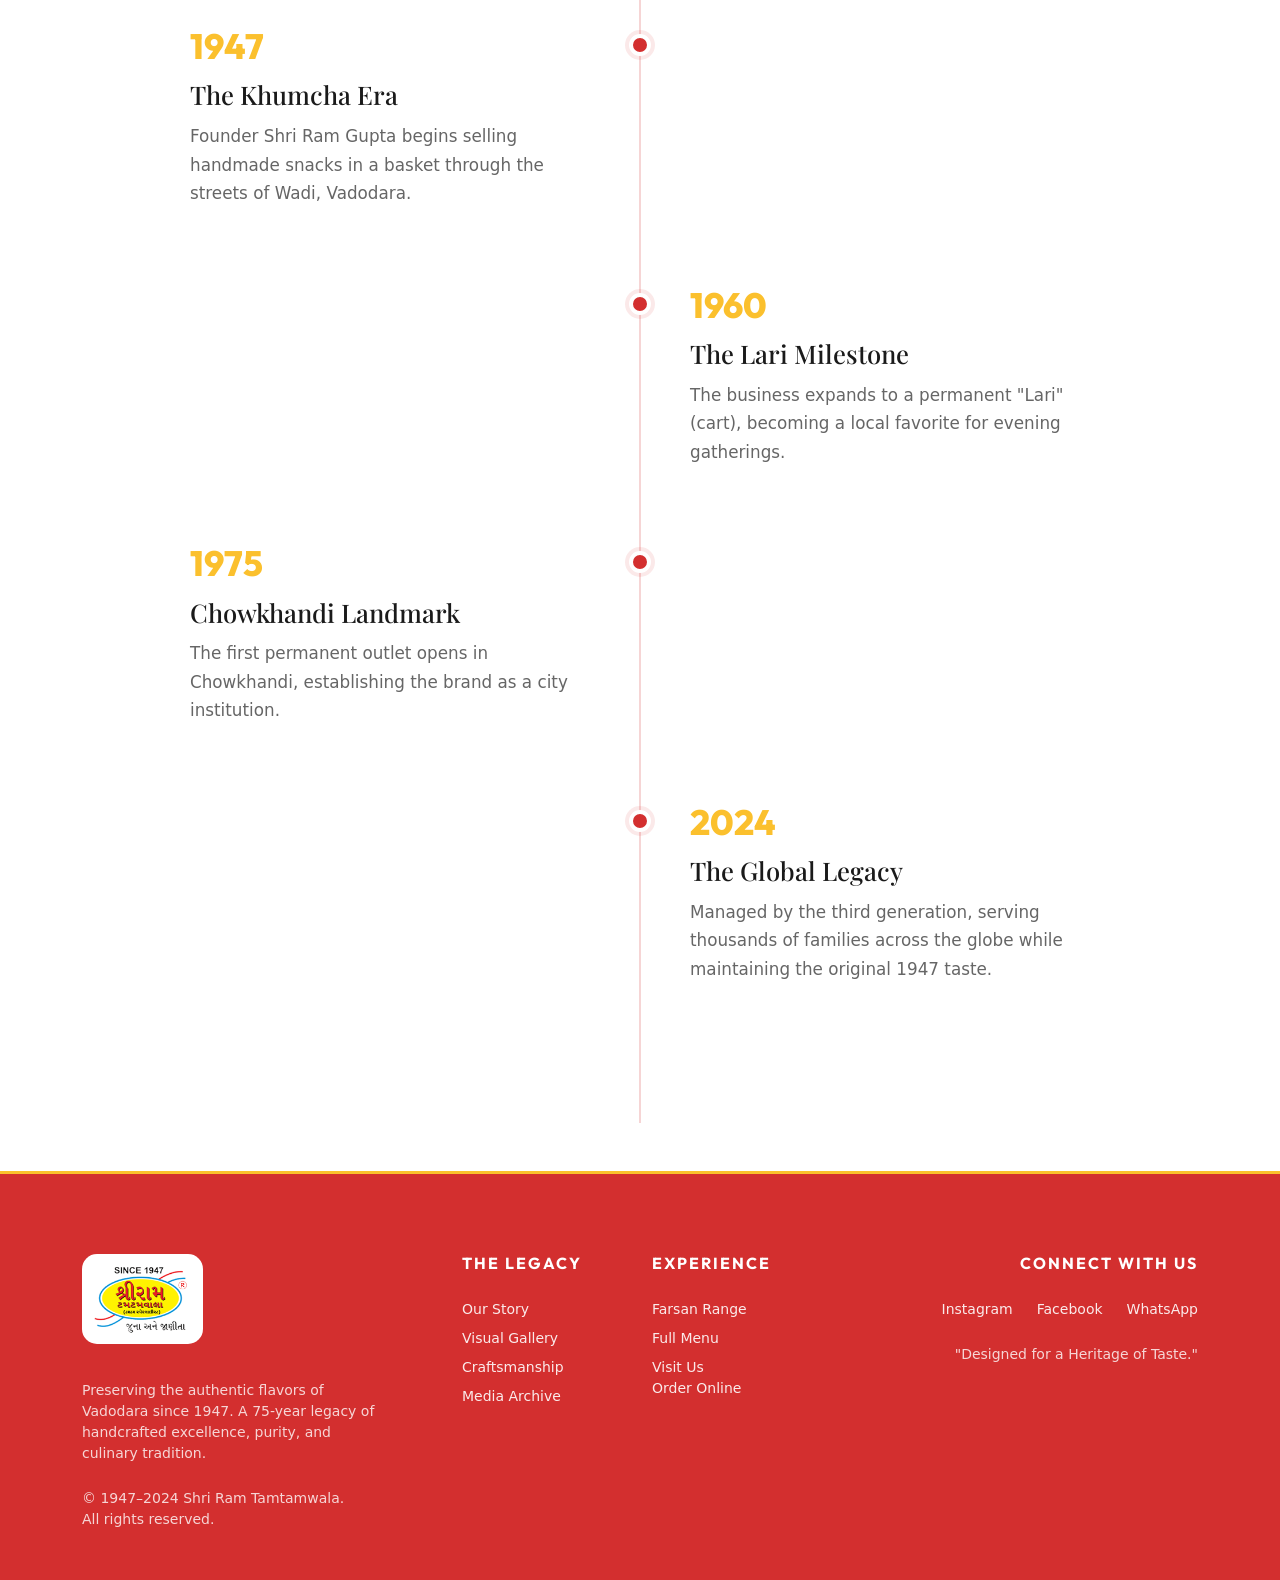
==== commit a10f85bc: "refactor: standardize brand name to Shri Ram Tamtamwala and update navbar styling across all pages" ====
--- a/about.html
+++ b/about.html
@@ -3,7 +3,7 @@
   <head>
     <meta charset="UTF-8" />
     <meta name="viewport" content="width=device-width, initial-scale=1.0" />
-    <title>Our Heritage | Shree Ram Tamtamwala</title>
+    <title>Our Heritage | Shri Ram Tamtamwala</title>
     <link
       href="https://cdn.jsdelivr.net/npm/bootstrap@5.3.3/dist/css/bootstrap.min.css"
       rel="stylesheet"
@@ -19,7 +19,8 @@
     <nav class="navbar navbar-expand-lg navbar-light navbar-custom fixed-top">
       <div class="container">
         <a class="navbar-brand" href="index.html">
-          <img src="./Images/logo.png" alt="Shree Ram Tamtamwala Logo" />
+          <img src="./Images/logo.png" alt="Shri Ram Tamtamwala Logo" />
+          Shri Ram Tamtamwala
         </a>
         <button
           class="navbar-toggler"
@@ -102,7 +103,7 @@
             </p>
             <p class="about-description">
               What started as a one-man journey through the heart of the city
-              has today evolved into a legendary landmark. The name "Shree Ram
+              has today evolved into a legendary landmark. The name "Shri Ram
               Tamtamwala" is now synonymous with the authentic flavor of
               Vadodara, representing over 75 years of unwavering dedication to
               taste.
@@ -202,14 +203,14 @@
           <!-- Logo & Mission -->
           <div class="col-lg-4 col-md-12 text-center text-lg-start">
             <div class="footer-logo">
-              <img src="./Images/logo.png" alt="Shree Ram Tamtamwala Logo" />
+              <img src="./Images/logo.png" alt="Shri Ram Tamtamwala Logo" />
             </div>
             <p class="text-muted small pe-lg-5 mt-3">
               Preserving the authentic flavors of Vadodara since 1947. A 75-year
               legacy of handcrafted excellence, purity, and culinary tradition.
             </p>
             <p class="text-muted small mt-4 mb-0">
-              © 1947–2024 Shree Ram Tamtamwala.<br />All rights reserved.
+              © 1947–2024 Shri Ram Tamtamwala.<br />All rights reserved.
             </p>
           </div>
 
--- a/styles.css
+++ b/styles.css
@@ -225,6 +225,17 @@
   transform: translateY(-50%);
 }
 
+/* Flip the line to the right for right-aligned headers */
+.text-lg-end .about-pretitle {
+  padding-left: 0;
+  padding-right: 55px;
+}
+
+.text-lg-end .about-pretitle::before {
+  left: auto;
+  right: 0;
+}
+
 @media (max-width: 991px) {
   .about-pretitle {
     display: block;
@@ -713,86 +724,96 @@
 
 /* Contact & Footer Overhaul */
 .contact-section {
-  padding: 100px 0;
-  background-color: #fff8e1;
-}
-
-.heritage-info-block {
-  padding-right: 50px;
-}
-
-.contact-pretitle {
-  color: #d32f2f;
-  text-transform: uppercase;
-  letter-spacing: 3px;
-  font-weight: 700;
-  font-size: 0.85rem;
+  padding: 120px 0;
+  background-color: #faf9f6;
+}
+
+.contact-card-premium {
+  background: white;
+  border-radius: 30px;
+  box-shadow: 0 40px 100px rgba(0,0,0,0.06);
+  border: 1px solid rgba(0,0,0,0.03);
+  overflow: hidden;
+  transition: all 0.6s cubic-bezier(0.4, 0, 0.2, 1);
+}
+
+.info-strip {
+  background: #faf9f6;
+  padding: 60px 50px;
+  height: 100%;
+  border-right: 1px solid rgba(0,0,0,0.05);
 }
 
 .contact-main-title {
   font-family: "Playfair Display", serif;
-  font-size: 3rem;
+  font-size: 3.5rem;
   font-weight: 900;
-  color: #333;
+  color: #1a1a1a;
   margin-bottom: 30px;
 }
 
 .info-item {
-  margin-bottom: 30px;
+  margin-bottom: 40px;
 }
 
 .info-label {
+  font-family: 'Outfit', sans-serif;
   font-weight: 700;
   text-transform: uppercase;
-  font-size: 0.75rem;
+  font-size: 0.8rem;
   letter-spacing: 2px;
-  color: #888;
+  color: #d32f2f;
   display: block;
-  margin-bottom: 5px;
+  margin-bottom: 10px;
 }
 
 .info-value {
-  font-size: 1.1rem;
+  font-size: 1.2rem;
   color: #333;
-  font-weight: 400;
-}
-
-.contact-glass-card {
-  background: rgba(255, 255, 255, 0.6);
-  backdrop-filter: blur(10px);
-  padding: 50px;
-  border-radius: 30px;
-  border: 1px solid rgba(251, 192, 45, 0.2);
-  box-shadow: 0 20px 40px rgba(0, 0, 0, 0.05);
+  font-weight: 600;
+  font-family: 'Outfit', sans-serif;
+}
+
+.info-subtext {
+  color: #777;
+  font-size: 0.95rem;
+  margin-top: 5px;
+}
+
+
+.luxury-form-group {
+  margin-bottom: 30px;
 }
 
 .luxury-input {
-  background: transparent !important;
-  border: none !important;
-  border-bottom: 1px solid rgba(0, 0, 0, 0.1) !important;
-  border-radius: 0 !important;
-  padding: 15px 0 !important;
+  background: #fcfcfc !important;
+  border: 1px solid #eee !important;
+  padding: 18px 25px !important;
+  border-radius: 15px !important;
+  font-family: 'Outfit', sans-serif;
   font-size: 1rem !important;
-  margin-bottom: 25px !important;
   transition: all 0.3s ease !important;
 }
 
 .luxury-input:focus {
-  box-shadow: none !important;
-  border-bottom-color: #d32f2f !important;
+  border-color: #d32f2f !important;
+  background: white !important;
+  box-shadow: 0 10px 20px rgba(211, 47, 47, 0.05) !important;
+  outline: none !important;
 }
 
 .btn-luxury {
   background: #d32f2f;
   color: white;
-  padding: 15px 40px;
-  border-radius: 30px;
+  padding: 18px 45px;
+  border-radius: 50px;
   font-weight: 700;
   text-transform: uppercase;
   letter-spacing: 2px;
   border: none;
-  transition: all 0.3s ease;
+  transition: all 0.4s cubic-bezier(0.4, 0, 0.2, 1);
   width: 100%;
+  box-shadow: 0 10px 20px rgba(211, 47, 47, 0.2);
 }
 
 .btn-luxury:hover {
@@ -1422,3 +1443,439 @@
     left: 9px !important;
   }
 }
+
+/* --- MENU PAGE GRID SYSTEM RESTORE --- */
+.menu-section .row {
+  display: flex !important;
+  flex-wrap: wrap !important;
+  margin-right: -15px !important;
+  margin-left: -15px !important;
+}
+
+.menu-item {
+  position: relative !important;
+  width: 100% !important;
+  padding-right: 15px !important;
+  padding-left: 15px !important;
+  margin-bottom: 30px !important;
+  display: block !important; /* Ensure it's visible unless filtered */
+}
+
+/* Desktop: 4 Columns */
+@media (min-width: 992px) {
+  .menu-item {
+    flex: 0 0 25% !important;
+    max-width: 25% !important;
+  }
+}
+
+/* Tablet: 2 Columns */
+@media (min-width: 768px) and (max-width: 991px) {
+  .menu-item {
+    flex: 0 0 50% !important;
+    max-width: 50% !important;
+  }
+}
+
+/* Mobile: 1 Column (Default) */
+
+.product-badge {
+  position: absolute;
+  top: 15px;
+  left: 15px;
+  background: #d32f2f; /* Heritage Red */
+  color: #fbc02d; /* Authentic Gold */
+  padding: 6px 16px;
+  border-radius: 50px;
+  font-size: 0.75rem;
+  font-weight: 800;
+  text-transform: uppercase;
+  letter-spacing: 1.5px;
+  z-index: 10;
+  box-shadow: 0 5px 15px rgba(211, 47, 47, 0.4);
+  border: 1px solid rgba(251, 192, 45, 0.2);
+  font-family: 'Outfit', sans-serif;
+  pointer-events: none;
+}
+
+.product-card {
+  position: relative; /* Anchor for badges */
+  width: 100% !important; /* Card fills the column */
+  background: white;
+  border-radius: 20px;
+  border: 1px solid rgba(0,0,0,0.05);
+  overflow: hidden;
+  height: 100%;
+  display: flex;
+  flex-direction: column;
+  transition: all 0.4s cubic-bezier(0.4, 0, 0.2, 1);
+  box-shadow: 0 10px 30px rgba(0,0,0,0.05);
+}
+
+.product-image-wrapper {
+  position: relative;
+  height: 250px; /* Fixed height to stop stretching */
+  width: 100%;
+  overflow: hidden;
+  background: #f8f9fa;
+}
+
+.product-img {
+  width: 100%;
+  height: 100%;
+  object-fit: cover; /* Crop to fill the square perfectly */
+  transition: transform 0.6s ease;
+}
+
+.product-card:hover .product-img {
+  transform: scale(1.1);
+}
+
+.product-content {
+  padding: 20px;
+  flex-grow: 1;
+  display: flex;
+  flex-direction: column;
+}
+
+.product-category {
+  display: block;
+  font-size: 0.8rem;
+  text-transform: uppercase;
+  color: #d32f2f;
+  font-weight: 700;
+  letter-spacing: 1px;
+  margin-bottom: 8px;
+}
+
+.product-title {
+  font-family: 'Playfair Display', serif;
+  font-size: 1.4rem;
+  font-weight: 800;
+  color: #1a1a1a;
+  margin-bottom: 10px;
+}
+
+.product-desc {
+  font-size: 0.95rem;
+  color: #666;
+  line-height: 1.6;
+  margin-bottom: 20px;
+  height: 3em;
+  overflow: hidden;
+  display: -webkit-box;
+  -webkit-line-clamp: 2;
+  line-clamp: 2;
+  -webkit-box-orient: vertical;
+}
+
+.product-meta {
+  display: flex;
+  justify-content: space-between;
+  align-items: center;
+  border-top: 1px solid rgba(0,0,0,0.05);
+  padding-top: 18px;
+}
+
+.weight {
+  font-size: 0.85rem;
+  color: #888;
+  font-weight: 600;
+}
+
+.price {
+  font-weight: 800;
+  color: #1a1a1a;
+  font-size: 1.2rem;
+}
+
+/* Category Filters */
+.menu-filter-wrapper {
+  position: sticky;
+  top: 80px;
+  z-index: 100;
+  background: rgba(255, 255, 255, 0.95);
+  backdrop-filter: blur(10px);
+  padding: 20px 0;
+  border-bottom: 1px solid rgba(211, 47, 47, 0.1);
+  margin-bottom: 50px !important;
+}
+
+.btn-filter {
+  background: white;
+  color: #1a1a1a;
+  border: 1px solid rgba(0,0,0,0.1);
+  padding: 12px 28px;
+  border-radius: 50px;
+  font-family: 'Outfit', sans-serif;
+  font-weight: 600;
+  font-size: 0.95rem;
+  transition: all 0.3s ease;
+  margin: 5px;
+}
+
+.btn-filter:hover {
+  background: #f8f9fa;
+  border-color: #d32f2f;
+  color: #d32f2f;
+}
+
+.btn-filter.active {
+  background: #d32f2f;
+  color: white;
+  border-color: #d32f2f;
+  box-shadow: 0 10px 20px rgba(211, 47, 47, 0.2);
+}
+
+.menu-item {
+  transition: all 0.5s cubic-bezier(0.4, 0, 0.2, 1);
+}
+
+.menu-item.hidden {
+  display: none;
+  opacity: 0;
+  transform: scale(0.9);
+}
+
+.weight {
+  font-size: 0.85rem;
+  color: #888;
+  font-weight: 600;
+}
+
+.price {
+  font-weight: 800;
+  color: #1a1a1a;
+  font-size: 1.2rem;
+}
+
+/* Manufacturing & Packaging Page Styles */
+.manufacturing-card {
+  background: white;
+  padding: 10px;
+  border-radius: 12px;
+  box-shadow: 0 15px 40px rgba(0,0,0,0.03);
+  transition: all 0.4s ease;
+  border: 1px solid rgba(0,0,0,0.05);
+  aspect-ratio: 2 / 3;
+  display: flex;
+  align-items: center;
+  justify-content: center;
+  overflow: hidden;
+}
+
+.manufacturing-card img {
+  width: 100%;
+  height: 100%;
+  object-fit: cover;
+  border-radius: 4px;
+}
+
+.manufacturing-card:hover {
+  transform: translateY(-8px);
+}
+
+.packaging-showcase {
+  background: white;
+  padding: 10px;
+  border-radius: 12px;
+  box-shadow: 0 15px 40px rgba(0,0,0,0.03);
+  transition: all 0.4s ease;
+  border: 1px solid rgba(0,0,0,0.05);
+  aspect-ratio: 2 / 3; /* Matches machine cards */
+  display: flex;
+  align-items: center;
+  justify-content: center;
+}
+
+.packaging-showcase img {
+  width: 100%;
+  height: 100%;
+  object-fit: contain; /* Ensures packets don't crop */
+}
+
+.packaging-showcase.landscape {
+  aspect-ratio: 16 / 10; /* Wider for blueprints */
+}
+
+.blueprint-card {
+  transition: all 0.5s ease;
+}
+
+.blueprint-card:hover img {
+  box-shadow: 0 30px 60px rgba(0,0,0,0.15) !important;
+}
+
+/* 5 Column Grid for Desktop Machinery Section */
+@media (min-width: 992px) {
+  .col-lg-2-4 {
+    flex: 0 0 auto;
+    width: 20%;
+  }
+}
+
+/* Premium Decorative Elements */
+.bg-number {
+  position: absolute;
+  font-size: 25rem;
+  font-weight: 900;
+  color: rgba(0, 0, 0, 0.03);
+  line-height: 1;
+  top: -50px;
+  left: -50px;
+  z-index: 0;
+  font-family: 'Outfit', sans-serif;
+  pointer-events: none;
+  user-select: none;
+}
+
+.bg-number.right {
+  left: auto;
+  right: -50px;
+}
+
+/* Reveal Animation */
+.reveal {
+  opacity: 0;
+  transform: translateY(30px);
+  transition: all 0.8s cubic-bezier(0.4, 0, 0.2, 1);
+}
+
+.reveal.active {
+  opacity: 1;
+  transform: translateY(0);
+}
+
+/* Section Dividers */
+.hero-divider.ms-0 {
+  margin-left: 0 !important;
+}
+
+.hero-divider.me-lg-0 {
+  margin-right: 0 !important;
+}
+
+/* --- PRESS & MEDIA BUZZ DYNAMIC STYLES --- */
+.news-card-premium {
+  background: white !important;
+  border-radius: 15px;
+  border: 1px solid rgba(0,0,0,0.1) !important;
+  overflow: hidden;
+  height: 100%;
+  display: flex;
+  flex-direction: column;
+  position: relative;
+  transition: all 0.4s cubic-bezier(0.4, 0, 0.2, 1);
+  box-shadow: 0 10px 30px rgba(0,0,0,0.05);
+}
+
+.news-card-premium:hover {
+  transform: translateY(-10px);
+  box-shadow: 0 20px 50px rgba(211, 47, 47, 0.1);
+  border-color: rgba(211, 47, 47, 0.3) !important;
+}
+
+.news-image-wrapper {
+  height: 220px;
+  width: 100%;
+  overflow: hidden;
+}
+
+.news-img {
+  width: 100%;
+  height: 100%;
+  object-fit: cover;
+  transition: transform 0.6s ease;
+}
+
+.news-card-premium:hover .news-img {
+  transform: scale(1.1);
+}
+
+.news-card-content {
+  padding: 25px;
+  flex-grow: 1;
+  display: flex;
+  flex-direction: column;
+}
+
+.news-badge-latest {
+  position: absolute;
+  top: 15px;
+  right: 15px;
+  background: #d32f2f !important;
+  color: white !important;
+  padding: 6px 16px !important;
+  border-radius: 50px !important;
+  font-size: 0.7rem !important;
+  font-weight: 800 !important;
+  text-transform: uppercase;
+  letter-spacing: 1px;
+  z-index: 5;
+  box-shadow: 0 5px 15px rgba(211, 47, 47, 0.4);
+  animation: pulse-red 2s infinite;
+}
+
+@keyframes pulse-red {
+  0% { transform: scale(1); box-shadow: 0 5px 15px rgba(211, 47, 47, 0.4); }
+  50% { transform: scale(1.05); box-shadow: 0 5px 25px rgba(211, 47, 47, 0.6); }
+  100% { transform: scale(1); box-shadow: 0 5px 15px rgba(211, 47, 47, 0.4); }
+}
+
+.news-meta {
+  display: flex;
+  justify-content: space-between;
+  margin-bottom: 15px;
+  font-size: 0.75rem;
+  font-weight: 700;
+  text-transform: uppercase;
+  letter-spacing: 1px;
+}
+
+.news-source { color: #d32f2f; }
+.news-date { color: #999; }
+
+.news-title {
+  font-family: 'Playfair Display', serif;
+  font-size: 1.3rem;
+  font-weight: 800;
+  line-height: 1.3;
+  margin-bottom: 15px;
+  color: #1a1a1a;
+}
+
+.news-excerpt {
+  color: #666;
+  font-size: 0.9rem;
+  line-height: 1.6;
+  margin-bottom: 20px;
+}
+
+.news-link {
+  margin-top: auto;
+  color: #d32f2f;
+  text-decoration: none;
+  font-weight: 700;
+  font-size: 0.85rem;
+  text-transform: uppercase;
+  letter-spacing: 1px;
+}
+
+/* Header Cleanup */
+.about-pretitle.no-line::before {
+  display: none !important;
+}
+.about-pretitle.no-line {
+  padding-left: 0 !important;
+}
+
+@media (max-width: 991px) {
+  .info-strip {
+    border-right: none;
+    border-bottom: 1px solid rgba(0,0,0,0.05);
+    padding: 50px 30px;
+  }
+  .contact-main-title {
+    font-size: 2.5rem;
+  }
+}
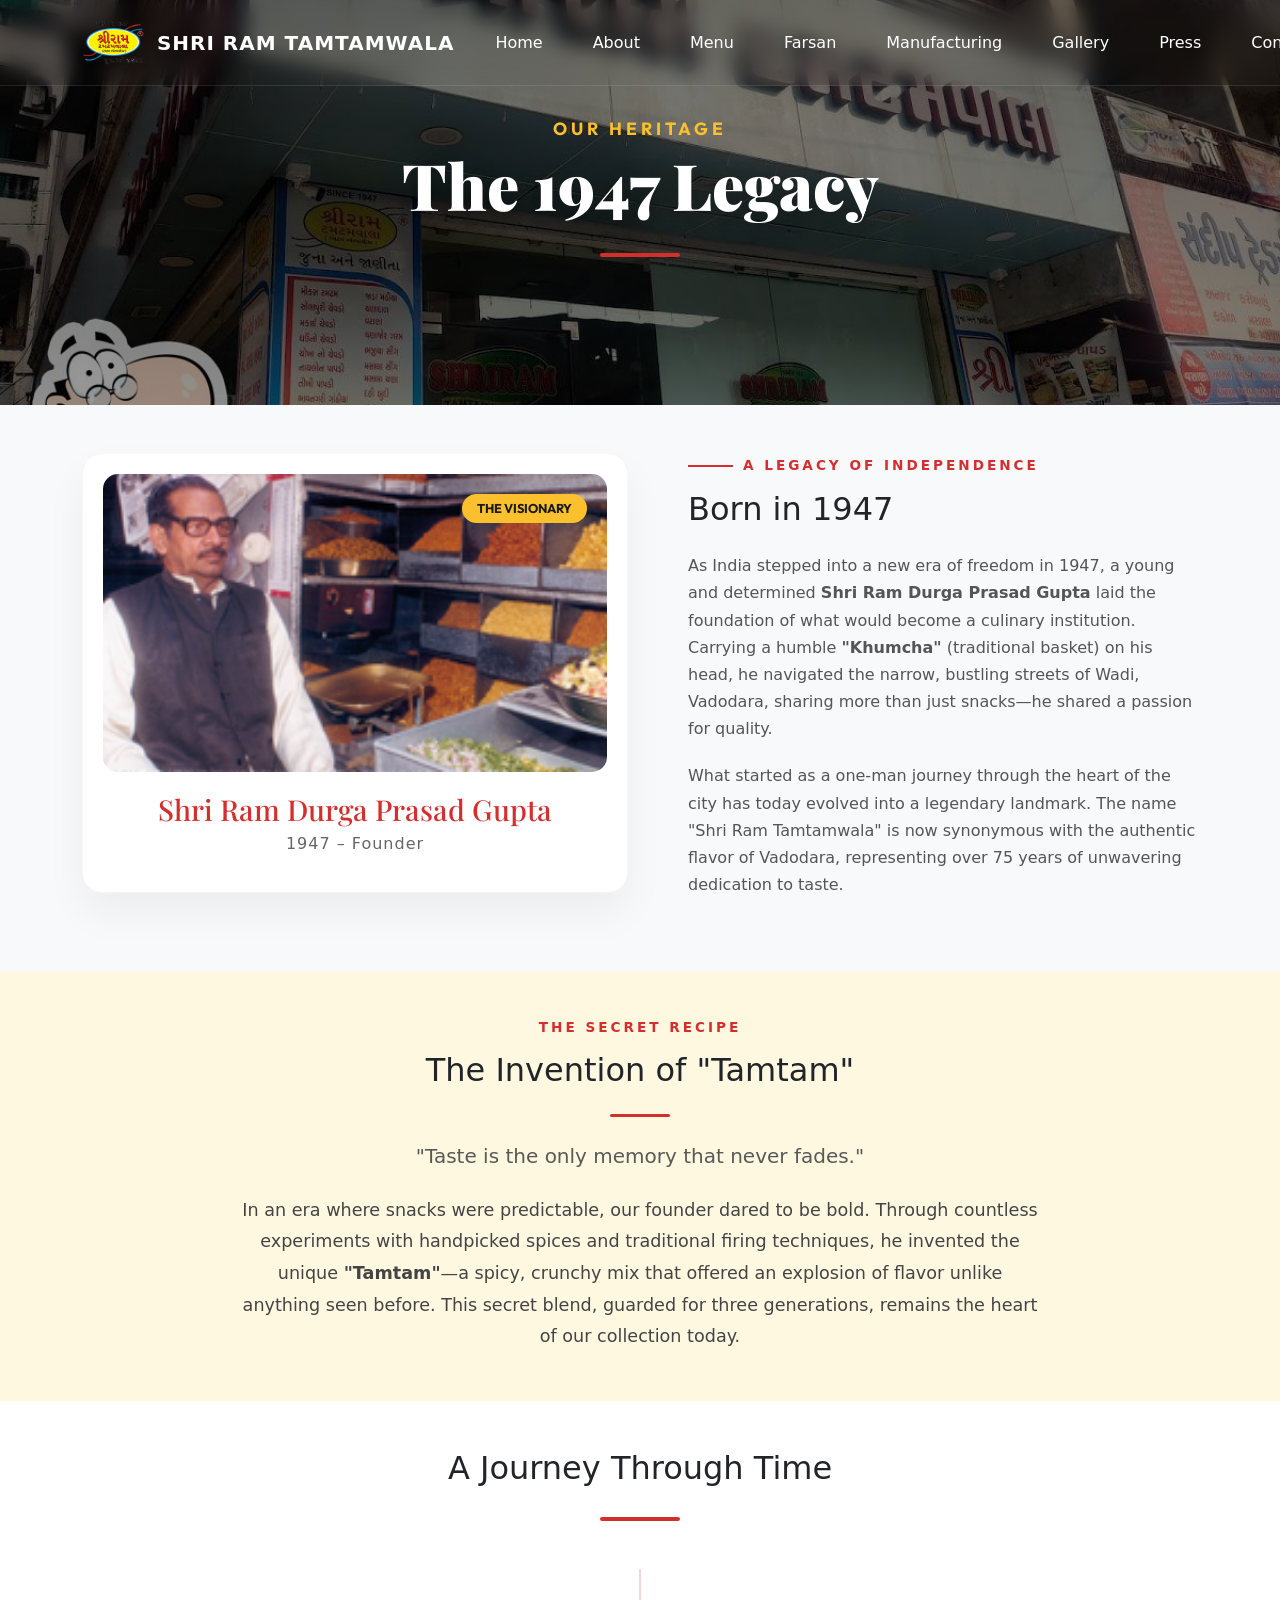
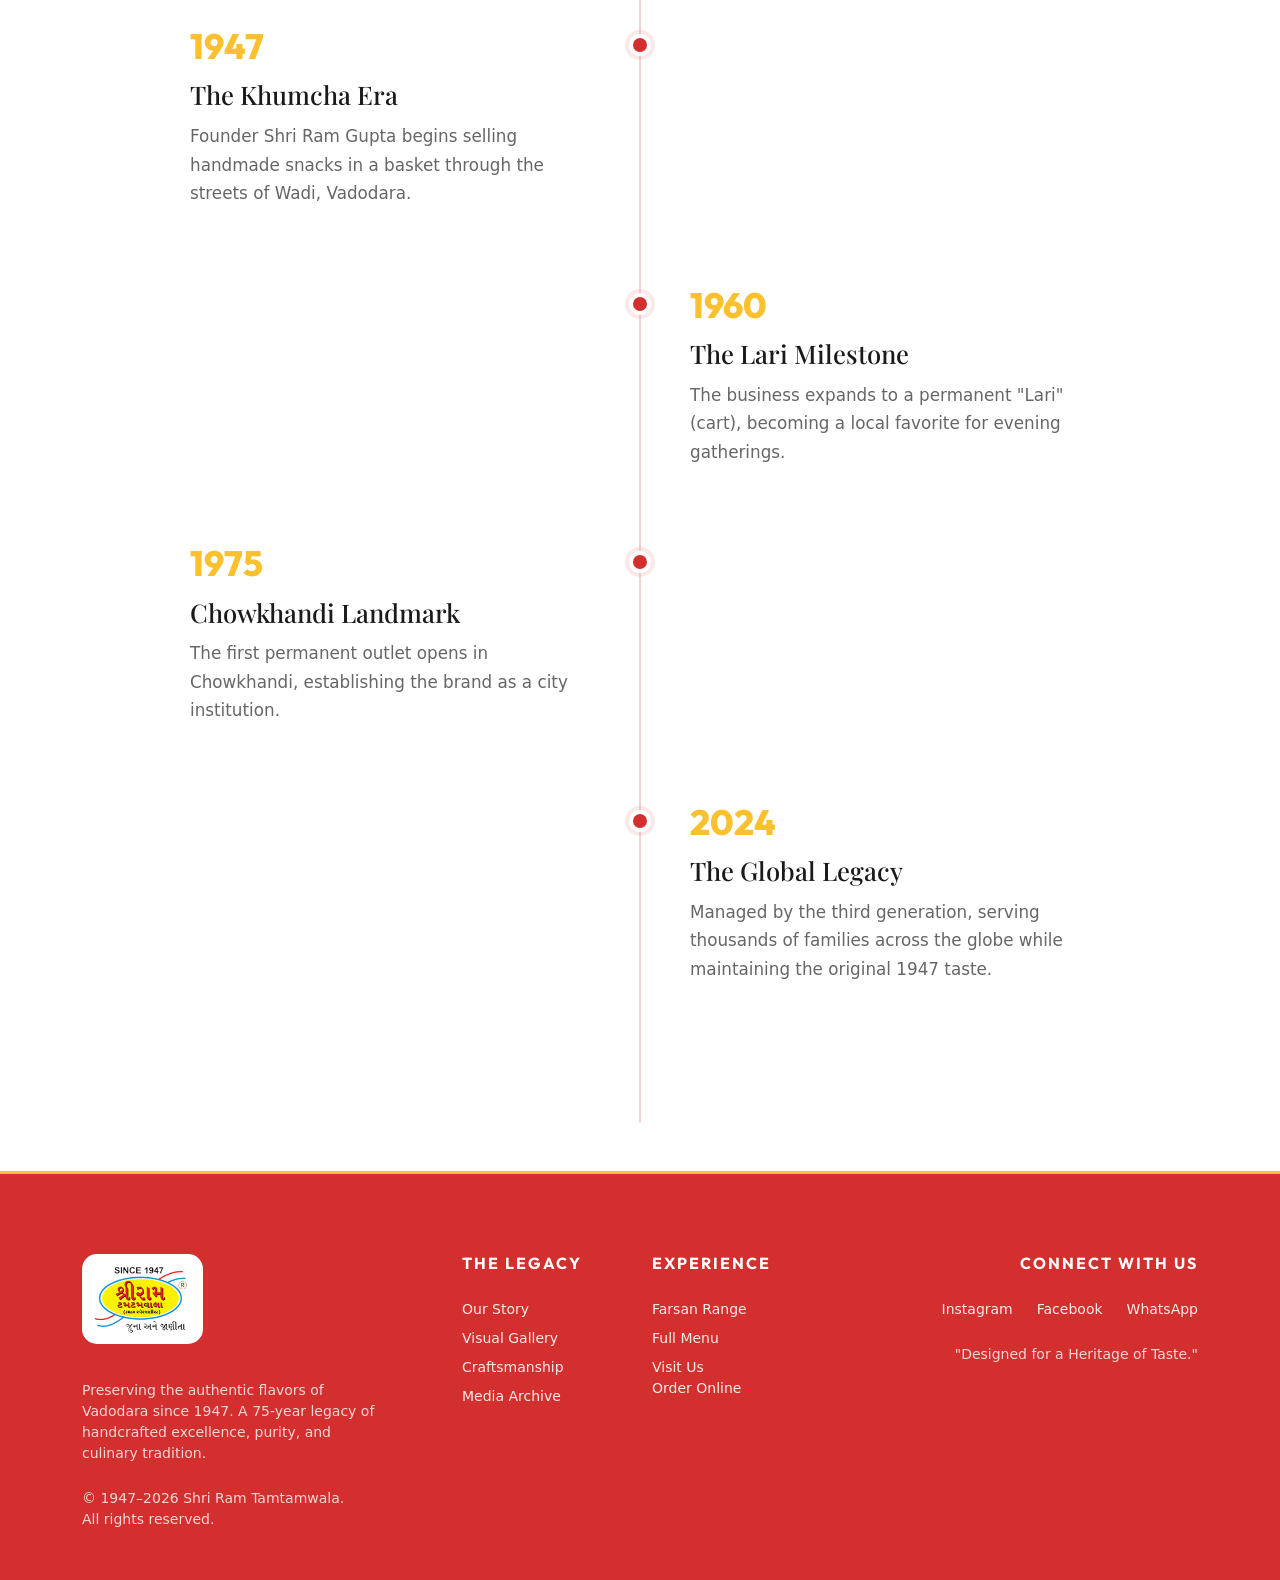
==== commit 3639b5f1: "feat: implement dynamic copyright year update across all site pages" ====
--- a/about.html
+++ b/about.html
@@ -210,7 +210,7 @@
               legacy of handcrafted excellence, purity, and culinary tradition.
             </p>
             <p class="text-muted small mt-4 mb-0">
-              © 1947–2024 Shri Ram Tamtamwala.<br />All rights reserved.
+              © 1947–<span class="current-year">2026</span> Shri Ram Tamtamwala.<br />All rights reserved.
             </p>
           </div>
 
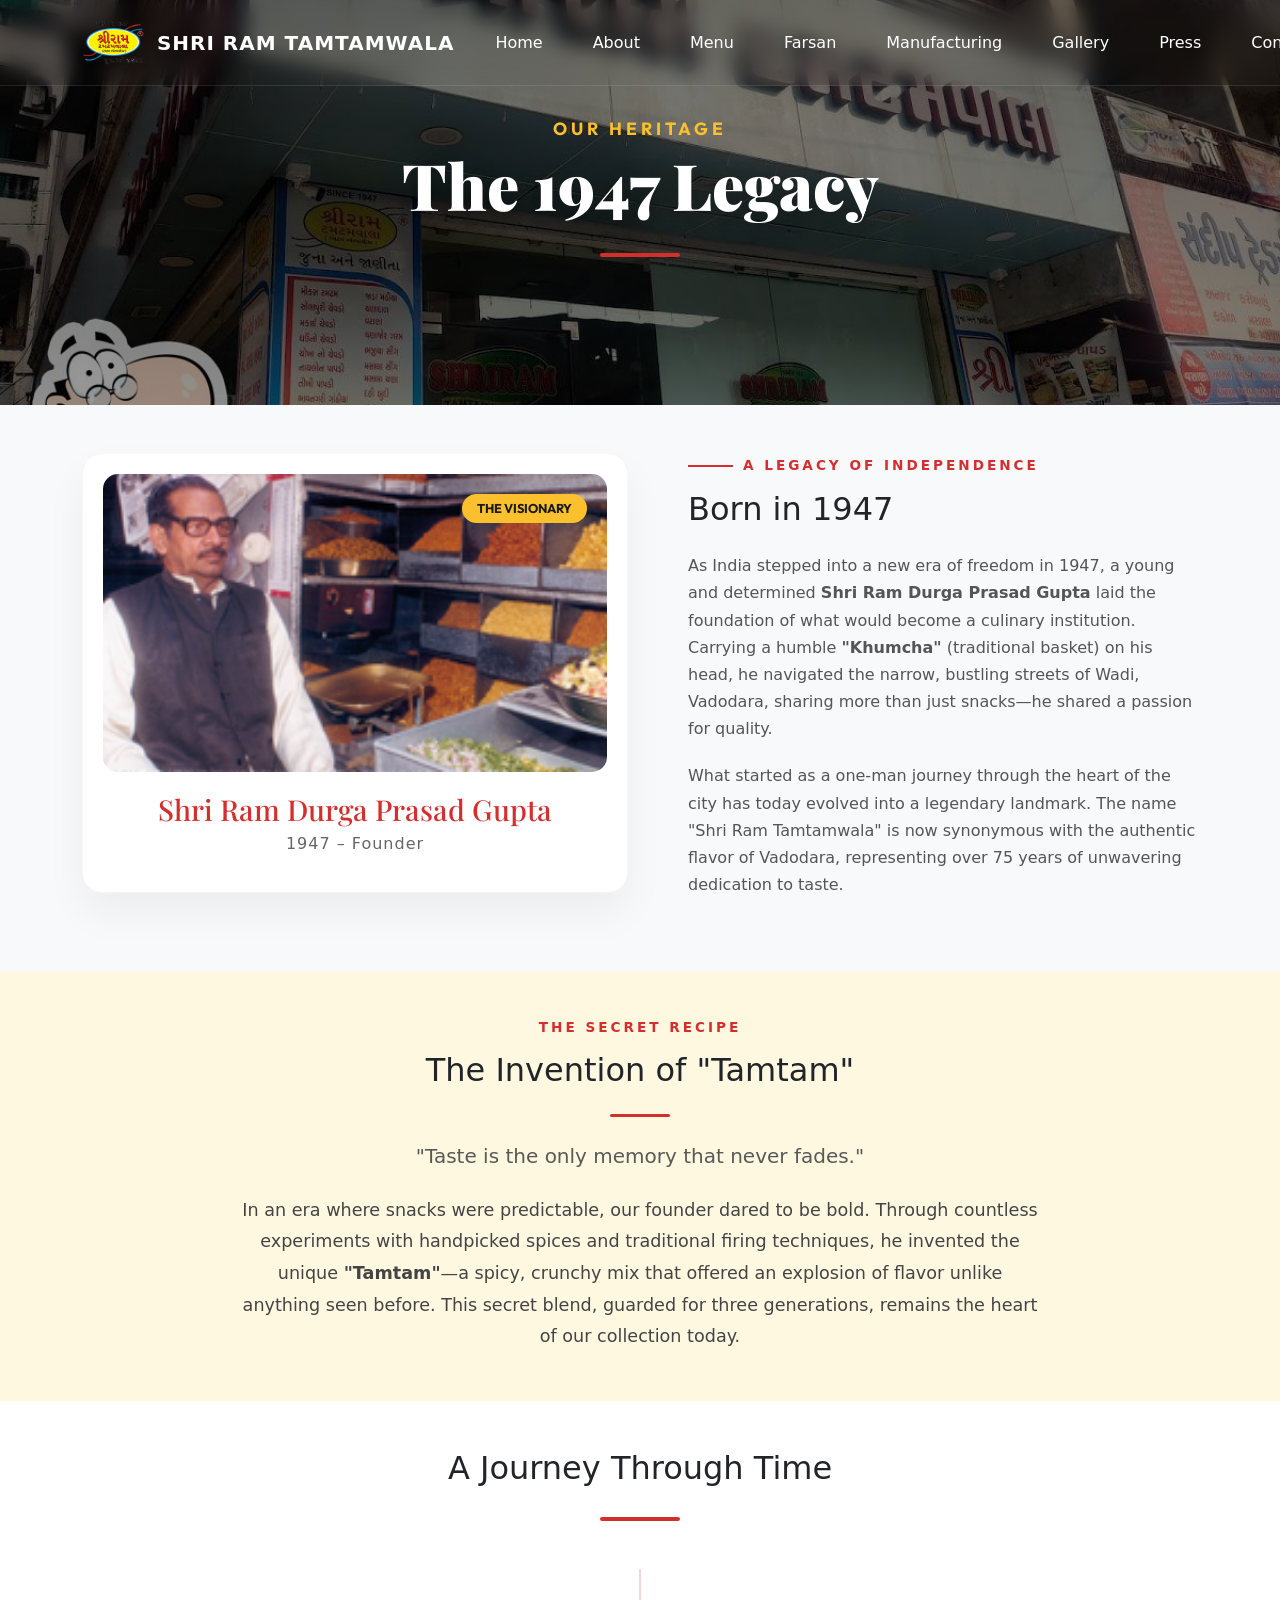
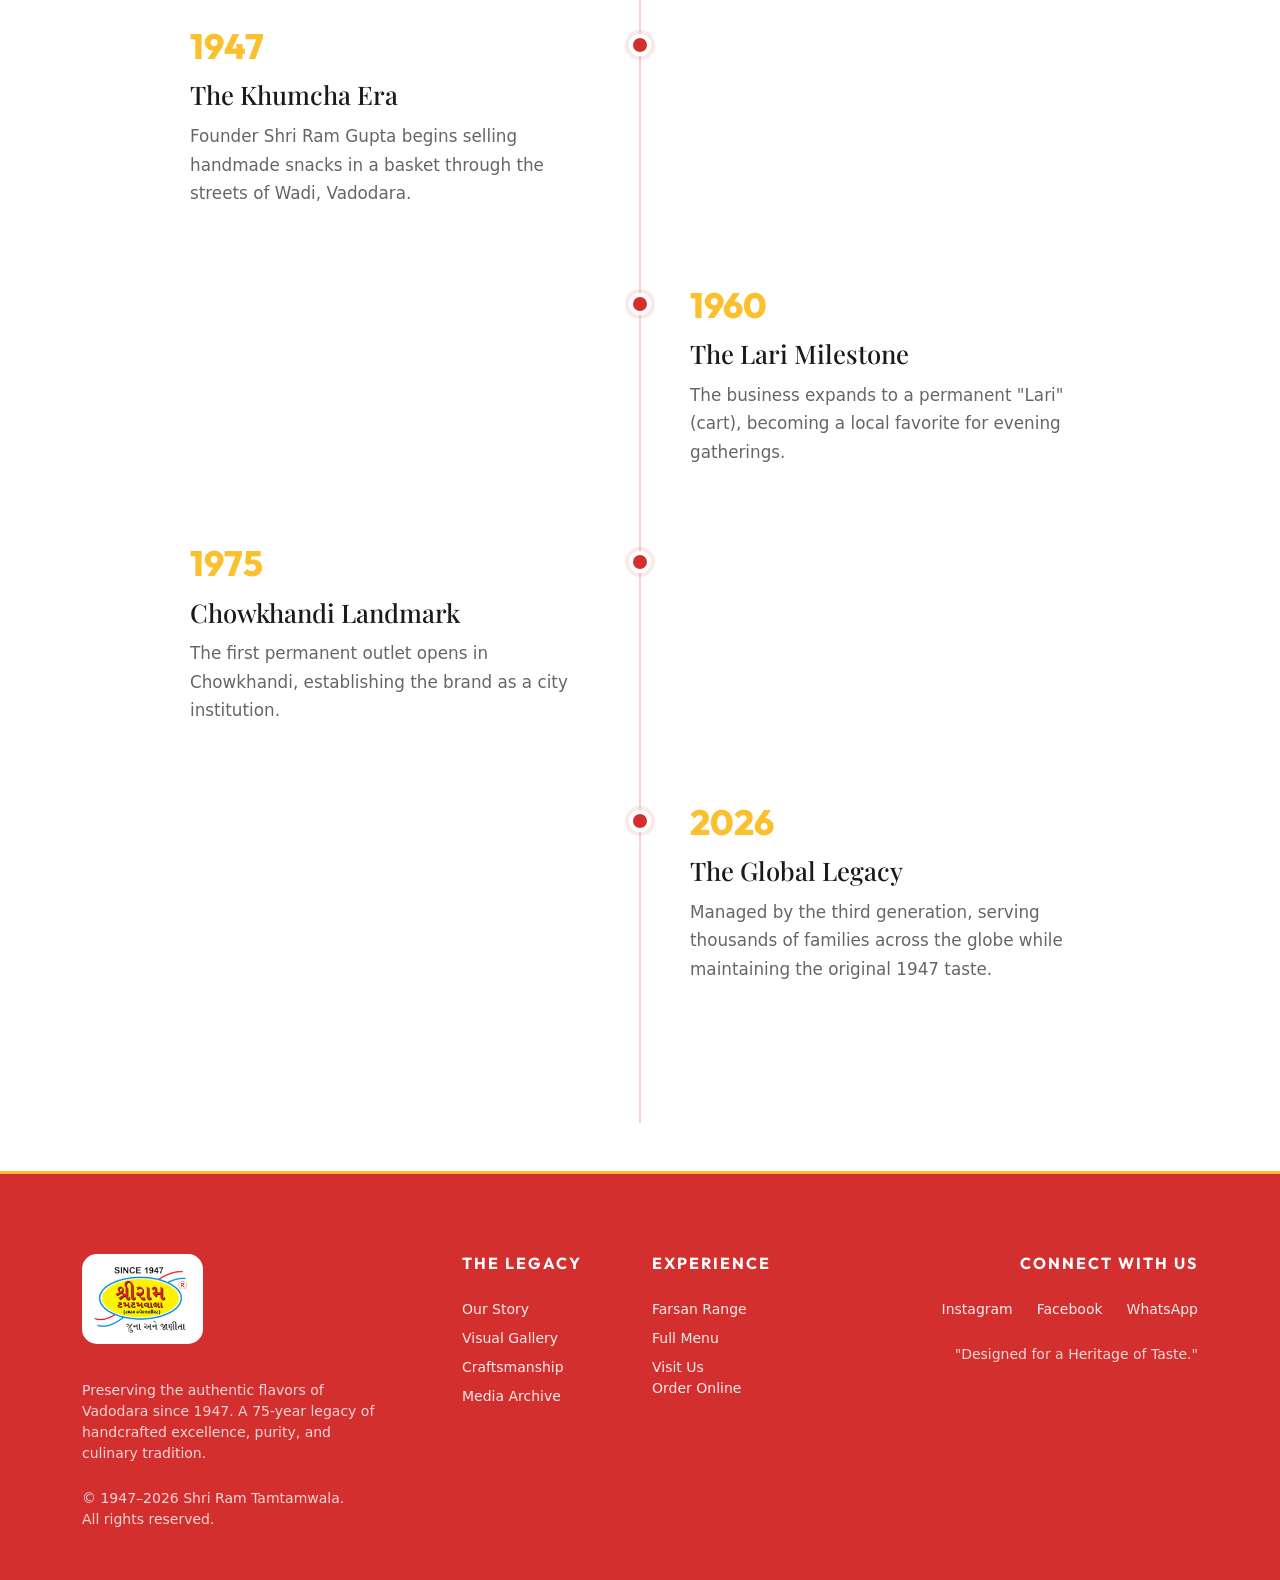
==== commit 8d602e34: "refactor: reformat navbar HTML for readability and update milestone years to current-year class" ====
--- a/about.html
+++ b/about.html
@@ -184,7 +184,7 @@
           <div class="timeline-item">
             <div class="timeline-dot"></div>
             <div class="timeline-content">
-              <span class="timeline-year">2024</span>
+              <span class="timeline-year current-year">2026</span>
               <h4>The Global Legacy</h4>
               <p>
                 Managed by the third generation, serving thousands of families
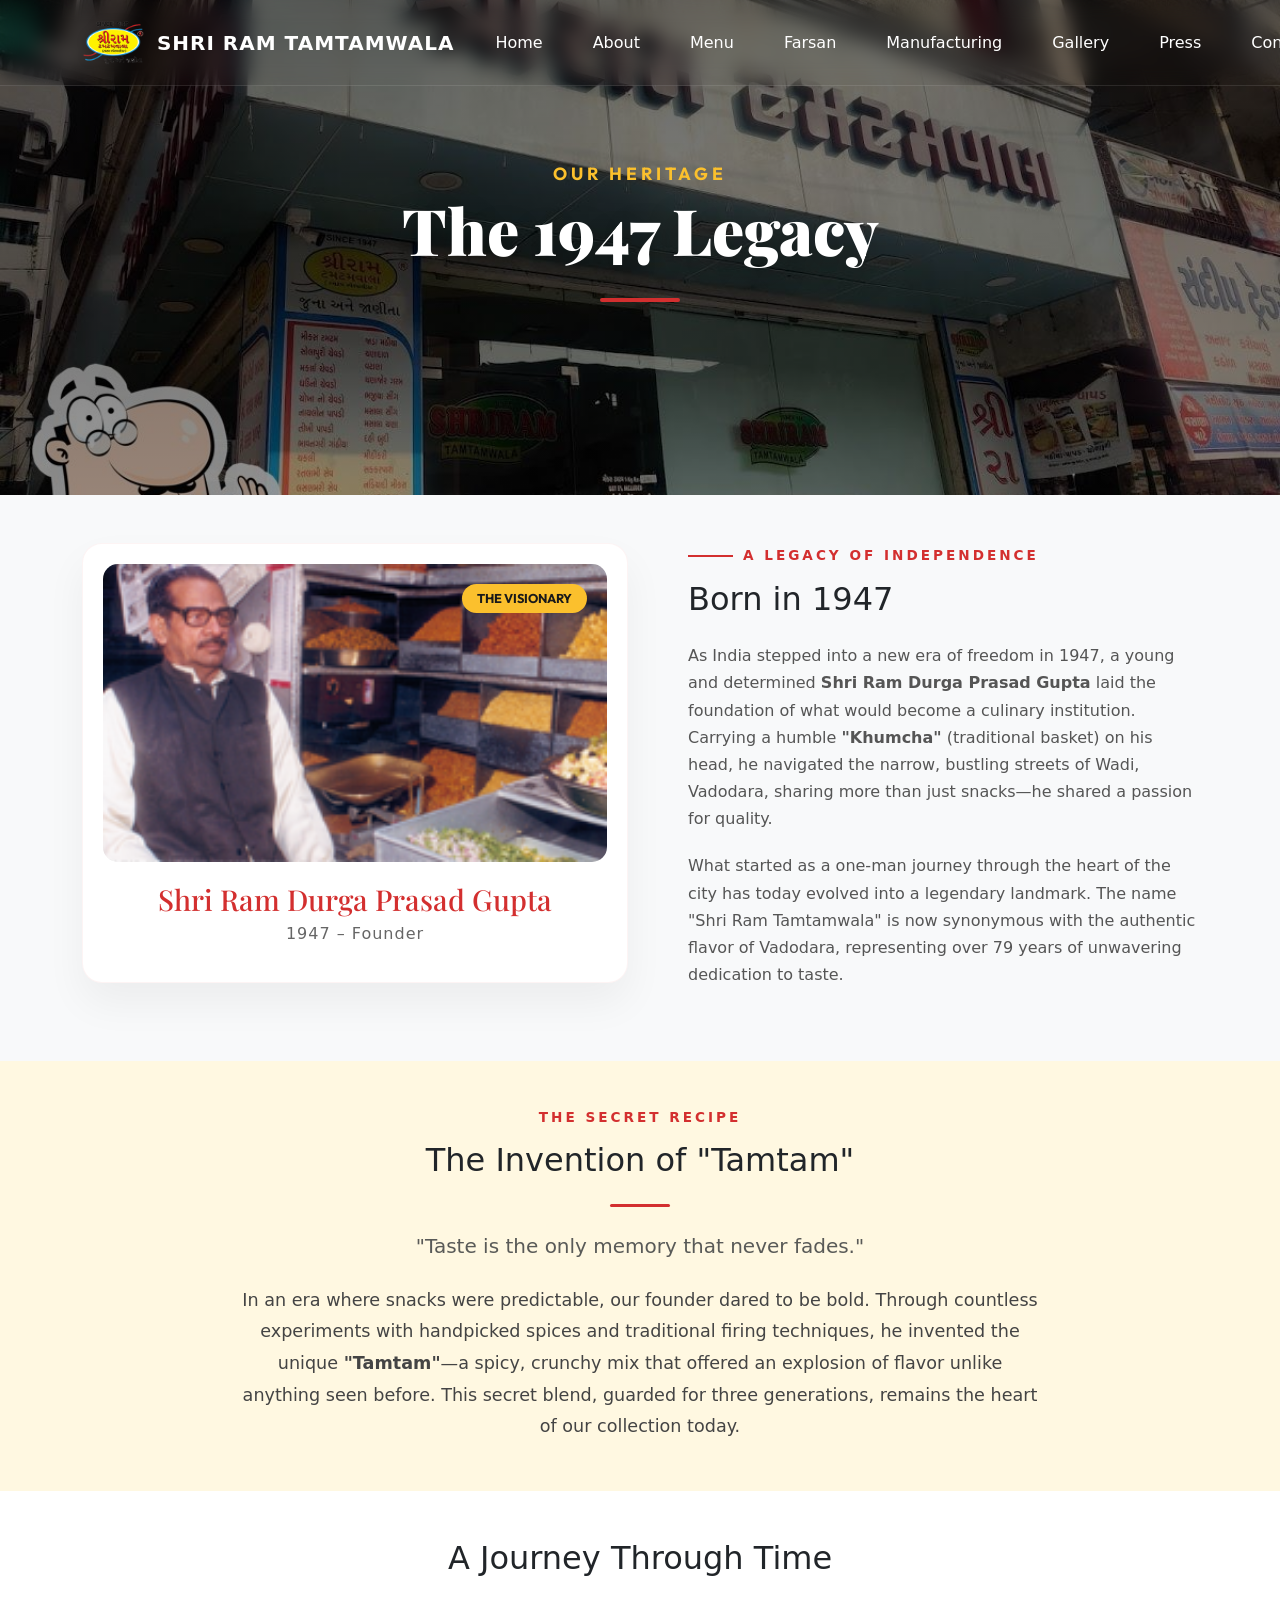
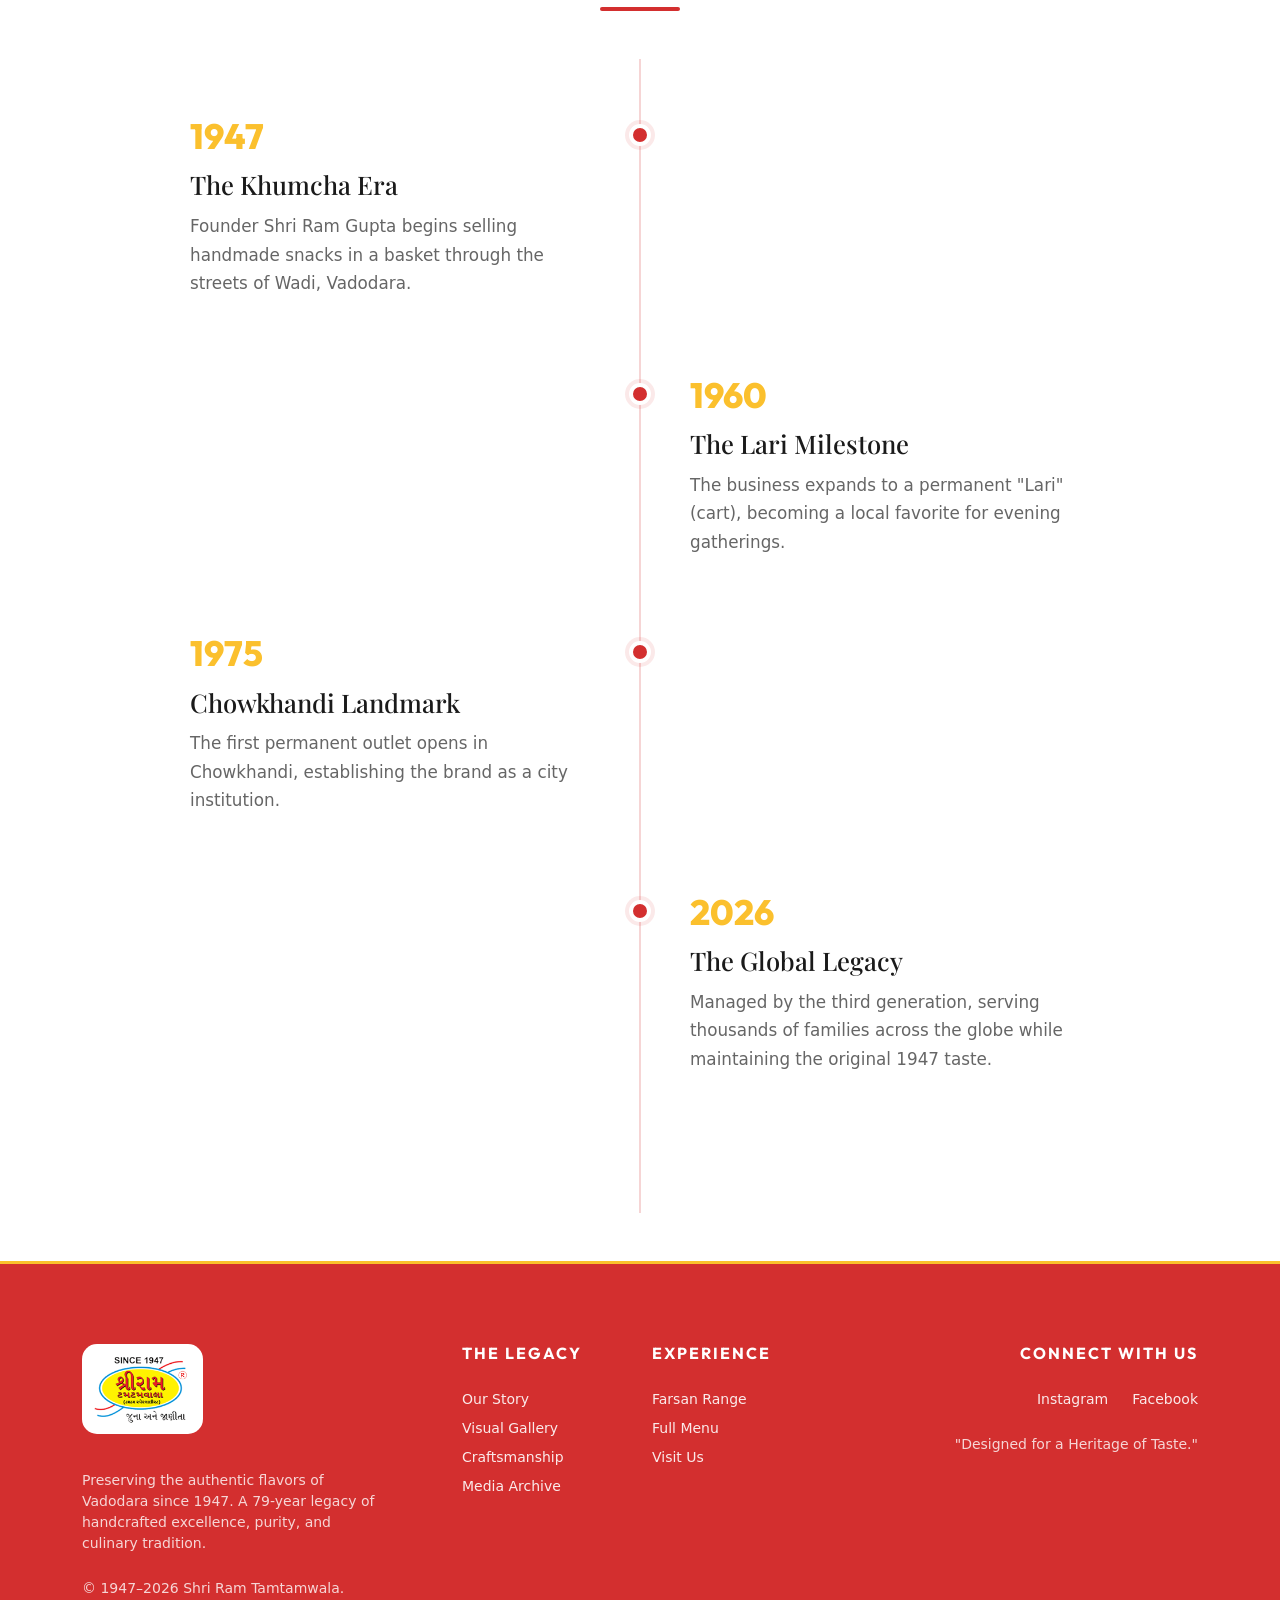
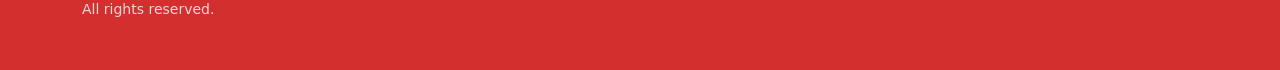
==== commit e2df5846: "refactor: redesign contact section with a minimalist aesthetic and update branding heritage years to" ====
--- a/about.html
+++ b/about.html
@@ -105,7 +105,7 @@
               What started as a one-man journey through the heart of the city
               has today evolved into a legendary landmark. The name "Shri Ram
               Tamtamwala" is now synonymous with the authentic flavor of
-              Vadodara, representing over 75 years of unwavering dedication to
+              Vadodara, representing over <span class="heritage-years">79</span> years of unwavering dedication to
               taste.
             </p>
           </div>
@@ -206,7 +206,7 @@
               <img src="./Images/logo.png" alt="Shri Ram Tamtamwala Logo" />
             </div>
             <p class="text-muted small pe-lg-5 mt-3">
-              Preserving the authentic flavors of Vadodara since 1947. A 75-year
+              Preserving the authentic flavors of Vadodara since 1947. A <span class="heritage-years">79</span>-year
               legacy of handcrafted excellence, purity, and culinary tradition.
             </p>
             <p class="text-muted small mt-4 mb-0">
@@ -253,9 +253,6 @@
               </li>
               <li class="nav-item">
                 <a class="text-decoration-none" href="contact.html">Visit Us</a>
-              </li>
-              <li class="mb-2">
-                <a href="#" class="text-decoration-none">Order Online</a>
               </li>
             </ul>
           </div>
@@ -266,9 +263,8 @@
             <div
               class="d-flex justify-content-center justify-content-lg-end gap-4 mb-4 mt-3"
             >
-              <a href="#" class="text-decoration-none small">Instagram</a>
-              <a href="#" class="text-decoration-none small">Facebook</a>
-              <a href="#" class="text-decoration-none small">WhatsApp</a>
+              <a href="https://www.instagram.com/shri_ram_tamtamwala/" target="_blank" class="text-decoration-none small">Instagram</a>
+              <a href="https://www.facebook.com/shriramtamtamwala2" target="_blank" class="text-decoration-none small">Facebook</a>
             </div>
             <p class="text-muted small mb-0">
               "Designed for a Heritage of Taste."
--- a/styles.css
+++ b/styles.css
@@ -384,7 +384,6 @@
   transition: all 0.3s ease;
 }
 
-
 .carousel-indicators-custom button.active {
   background: #fbc02d;
   width: 30px;
@@ -728,99 +727,147 @@
   background-color: #faf9f6;
 }
 
-.contact-card-premium {
-  background: white;
-  border-radius: 30px;
-  box-shadow: 0 40px 100px rgba(0,0,0,0.06);
-  border: 1px solid rgba(0,0,0,0.03);
-  overflow: hidden;
-  transition: all 0.6s cubic-bezier(0.4, 0, 0.2, 1);
-}
-
-.info-strip {
-  background: #faf9f6;
-  padding: 60px 50px;
-  height: 100%;
-  border-right: 1px solid rgba(0,0,0,0.05);
-}
-
-.contact-main-title {
+/* --- HERITAGE ATELIER CONTACT REDESIGN --- */
+.contact-section {
+  padding: 100px 0;
+  background-color: #fff;
+}
+
+.atelier-label {
+  font-family: "Outfit", sans-serif;
+  text-transform: uppercase;
+  letter-spacing: 5px;
+  font-weight: 700;
+  font-size: 0.75rem;
+  color: #c5a059; /* Sophisticated Muted Gold */
+  margin-bottom: 25px;
+  display: block;
+}
+
+.atelier-title {
   font-family: "Playfair Display", serif;
-  font-size: 3.5rem;
+  font-size: 4rem;
   font-weight: 900;
   color: #1a1a1a;
+  line-height: 1.1;
   margin-bottom: 30px;
 }
 
-.info-item {
-  margin-bottom: 40px;
-}
-
-.info-label {
-  font-family: 'Outfit', sans-serif;
+.atelier-line {
+  width: 80px;
+  height: 1px;
+  background: #1a1a1a;
+  margin-bottom: 60px;
+}
+
+.atelier-grid {
+  display: grid;
+  grid-template-columns: 1fr 1fr;
+  gap: 40px;
+}
+
+.atelier-grid-item h6 {
+  font-family: "Outfit", sans-serif;
+  font-weight: 700;
+  font-size: 0.8rem;
+  color: #d32f2f;
+  margin-bottom: 10px;
+  text-transform: uppercase;
+  letter-spacing: 1px;
+}
+
+.atelier-grid-item p {
+  font-size: 1rem;
+  color: #555;
+  margin: 0;
+  line-height: 1.6;
+}
+
+.atelier-form-card {
+  background: #fafafa;
+  padding: 60px;
+  border-radius: 4px;
+  border: 1px solid #eee;
+}
+
+.atelier-group {
+  margin-bottom: 5px;
+}
+
+.atelier-group label {
+  display: block;
+  font-family: "Outfit", sans-serif;
+  font-weight: 600;
+  font-size: 0.75rem;
+  text-transform: uppercase;
+  letter-spacing: 1px;
+  color: #999;
+  margin-bottom: 10px;
+}
+
+.atelier-input {
+  width: 100%;
+  border: none !important;
+  border-bottom: 1px solid #ddd !important;
+  background: transparent !important;
+  padding: 12px 0 !important;
+  font-family: "Outfit", sans-serif;
+  font-size: 1.05rem !important;
+  color: #1a1a1a !important;
+  transition: all 0.3s ease;
+  border-radius: 0 !important;
+}
+
+.atelier-input:focus {
+  border-bottom-color: #c5a059 !important;
+  outline: none !important;
+}
+
+.btn-atelier-submit {
+  background: #1a1a1a;
+  color: #fff;
+  border: none;
+  padding: 20px 40px;
+  font-family: "Outfit", sans-serif;
   font-weight: 700;
   text-transform: uppercase;
-  font-size: 0.8rem;
-  letter-spacing: 2px;
-  color: #d32f2f;
-  display: block;
-  margin-bottom: 10px;
-}
-
-.info-value {
-  font-size: 1.2rem;
-  color: #333;
-  font-weight: 600;
-  font-family: 'Outfit', sans-serif;
-}
-
-.info-subtext {
-  color: #777;
-  font-size: 0.95rem;
-  margin-top: 5px;
-}
-
-
-.luxury-form-group {
-  margin-bottom: 30px;
-}
-
-.luxury-input {
-  background: #fcfcfc !important;
-  border: 1px solid #eee !important;
-  padding: 18px 25px !important;
-  border-radius: 15px !important;
-  font-family: 'Outfit', sans-serif;
-  font-size: 1rem !important;
-  transition: all 0.3s ease !important;
-}
-
-.luxury-input:focus {
-  border-color: #d32f2f !important;
-  background: white !important;
-  box-shadow: 0 10px 20px rgba(211, 47, 47, 0.05) !important;
-  outline: none !important;
-}
-
-.btn-luxury {
+  letter-spacing: 3px;
+  font-size: 0.85rem;
+  transition: all 0.4s ease;
+  width: 100%;
+}
+
+.btn-atelier-submit:hover {
   background: #d32f2f;
-  color: white;
-  padding: 18px 45px;
-  border-radius: 50px;
-  font-weight: 700;
-  text-transform: uppercase;
-  letter-spacing: 2px;
-  border: none;
-  transition: all 0.4s cubic-bezier(0.4, 0, 0.2, 1);
-  width: 100%;
-  box-shadow: 0 10px 20px rgba(211, 47, 47, 0.2);
-}
-
-.btn-luxury:hover {
-  background: #b71c1c;
   transform: translateY(-3px);
-  box-shadow: 0 10px 20px rgba(211, 47, 47, 0.2);
-  color: white;
+  box-shadow: 0 10px 30px rgba(211, 47, 47, 0.2);
+}
+
+/* Mobile Optimizations for Atelier */
+@media (max-width: 991px) {
+  .contact-section {
+    padding: 60px 0; /* Reduced top padding */
+  }
+  .atelier-title {
+    font-size: 2.5rem;
+  }
+  .atelier-grid {
+    grid-template-columns: 1fr;
+    gap: 30px;
+  }
+  .atelier-form-card {
+    padding: 40px 25px;
+    margin-top: 40px;
+  }
+}
+
+@media (max-width: 575px) {
+  .contact-section {
+    padding: 40px 0;
+  }
+  .atelier-title {
+    font-size: 2rem;
+  }
 }
 
 .footer-custom {
@@ -1218,8 +1265,8 @@
 /* Unified Page Hero System */
 .page-hero {
   position: relative;
-  height: 45vh;
-  min-height: 400px;
+  height: 55vh; /* Increased from 45vh */
+  min-height: 480px; /* Increased from 400px */
   background: url("./Images/bg.jpg") center/cover no-repeat;
   display: flex;
   align-items: center;
@@ -1233,7 +1280,11 @@
   content: "";
   position: absolute;
   inset: 0;
-  background: linear-gradient(to bottom, rgba(0,0,0,0.6) 0%, rgba(0,0,0,0.4) 100%);
+  background: linear-gradient(
+    to bottom,
+    rgba(0, 0, 0, 0.6) 0%,
+    rgba(0, 0, 0, 0.4) 100%
+  );
   z-index: 1;
 }
 
@@ -1247,7 +1298,7 @@
   font-size: 4rem;
   font-weight: 900;
   margin-bottom: 10px;
-  text-shadow: 0 10px 30px rgba(0,0,0,0.3);
+  text-shadow: 0 10px 30px rgba(0, 0, 0, 0.3);
 }
 
 .page-hero-subtitle {
@@ -1264,7 +1315,7 @@
   background: white;
   padding: 20px;
   border-radius: 20px;
-  box-shadow: 0 20px 40px rgba(0,0,0,0.05);
+  box-shadow: 0 20px 40px rgba(0, 0, 0, 0.05);
   text-align: center;
   transition: transform 0.3s ease;
   border: 1px solid rgba(211, 47, 47, 0.05);
@@ -1301,7 +1352,7 @@
   color: #1a1a1a;
   padding: 5px 15px;
   border-radius: 30px;
-  font-family: 'Outfit', sans-serif;
+  font-family: "Outfit", sans-serif;
   font-weight: 700;
   font-size: 0.8rem;
   text-transform: uppercase;
@@ -1309,7 +1360,7 @@
 }
 
 .founder-info h3 {
-  font-family: 'Playfair Display', serif;
+  font-family: "Playfair Display", serif;
   color: #d32f2f;
   margin-bottom: 5px;
   font-size: 1.8rem;
@@ -1365,7 +1416,7 @@
 }
 
 .heritage-timeline::before {
-  content: '';
+  content: "";
   position: absolute;
   top: 0;
   bottom: 0;
@@ -1407,7 +1458,7 @@
 
 .timeline-year {
   display: block;
-  font-family: 'Outfit', sans-serif;
+  font-family: "Outfit", sans-serif;
   font-weight: 800;
   font-size: 2.2rem;
   color: #fbc02d;
@@ -1416,7 +1467,7 @@
 }
 
 .timeline-content h4 {
-  font-family: 'Playfair Display', serif;
+  font-family: "Playfair Display", serif;
   color: #1a1a1a;
   margin-bottom: 12px;
   font-size: 1.6rem;
@@ -1494,7 +1545,7 @@
   z-index: 10;
   box-shadow: 0 5px 15px rgba(211, 47, 47, 0.4);
   border: 1px solid rgba(251, 192, 45, 0.2);
-  font-family: 'Outfit', sans-serif;
+  font-family: "Outfit", sans-serif;
   pointer-events: none;
 }
 
@@ -1503,13 +1554,13 @@
   width: 100% !important; /* Card fills the column */
   background: white;
   border-radius: 20px;
-  border: 1px solid rgba(0,0,0,0.05);
+  border: 1px solid rgba(0, 0, 0, 0.05);
   overflow: hidden;
   height: 100%;
   display: flex;
   flex-direction: column;
   transition: all 0.4s cubic-bezier(0.4, 0, 0.2, 1);
-  box-shadow: 0 10px 30px rgba(0,0,0,0.05);
+  box-shadow: 0 10px 30px rgba(0, 0, 0, 0.05);
 }
 
 .product-image-wrapper {
@@ -1549,7 +1600,7 @@
 }
 
 .product-title {
-  font-family: 'Playfair Display', serif;
+  font-family: "Playfair Display", serif;
   font-size: 1.4rem;
   font-weight: 800;
   color: #1a1a1a;
@@ -1573,7 +1624,7 @@
   display: flex;
   justify-content: space-between;
   align-items: center;
-  border-top: 1px solid rgba(0,0,0,0.05);
+  border-top: 1px solid rgba(0, 0, 0, 0.05);
   padding-top: 18px;
 }
 
@@ -1604,10 +1655,10 @@
 .btn-filter {
   background: white;
   color: #1a1a1a;
-  border: 1px solid rgba(0,0,0,0.1);
+  border: 1px solid rgba(0, 0, 0, 0.1);
   padding: 12px 28px;
   border-radius: 50px;
-  font-family: 'Outfit', sans-serif;
+  font-family: "Outfit", sans-serif;
   font-weight: 600;
   font-size: 0.95rem;
   transition: all 0.3s ease;
@@ -1654,9 +1705,9 @@
   background: white;
   padding: 10px;
   border-radius: 12px;
-  box-shadow: 0 15px 40px rgba(0,0,0,0.03);
+  box-shadow: 0 15px 40px rgba(0, 0, 0, 0.03);
   transition: all 0.4s ease;
-  border: 1px solid rgba(0,0,0,0.05);
+  border: 1px solid rgba(0, 0, 0, 0.05);
   aspect-ratio: 2 / 3;
   display: flex;
   align-items: center;
@@ -1679,9 +1730,9 @@
   background: white;
   padding: 10px;
   border-radius: 12px;
-  box-shadow: 0 15px 40px rgba(0,0,0,0.03);
+  box-shadow: 0 15px 40px rgba(0, 0, 0, 0.03);
   transition: all 0.4s ease;
-  border: 1px solid rgba(0,0,0,0.05);
+  border: 1px solid rgba(0, 0, 0, 0.05);
   aspect-ratio: 2 / 3; /* Matches machine cards */
   display: flex;
   align-items: center;
@@ -1703,7 +1754,7 @@
 }
 
 .blueprint-card:hover img {
-  box-shadow: 0 30px 60px rgba(0,0,0,0.15) !important;
+  box-shadow: 0 30px 60px rgba(0, 0, 0, 0.15) !important;
 }
 
 /* 5 Column Grid for Desktop Machinery Section */
@@ -1724,7 +1775,7 @@
   top: -50px;
   left: -50px;
   z-index: 0;
-  font-family: 'Outfit', sans-serif;
+  font-family: "Outfit", sans-serif;
   pointer-events: none;
   user-select: none;
 }
@@ -1759,14 +1810,14 @@
 .news-card-premium {
   background: white !important;
   border-radius: 15px;
-  border: 1px solid rgba(0,0,0,0.1) !important;
+  border: 1px solid rgba(0, 0, 0, 0.1) !important;
   overflow: hidden;
   height: 100%;
   display: flex;
   flex-direction: column;
   position: relative;
   transition: all 0.4s cubic-bezier(0.4, 0, 0.2, 1);
-  box-shadow: 0 10px 30px rgba(0,0,0,0.05);
+  box-shadow: 0 10px 30px rgba(0, 0, 0, 0.05);
 }
 
 .news-card-premium:hover {
@@ -1817,9 +1868,18 @@
 }
 
 @keyframes pulse-red {
-  0% { transform: scale(1); box-shadow: 0 5px 15px rgba(211, 47, 47, 0.4); }
-  50% { transform: scale(1.05); box-shadow: 0 5px 25px rgba(211, 47, 47, 0.6); }
-  100% { transform: scale(1); box-shadow: 0 5px 15px rgba(211, 47, 47, 0.4); }
+  0% {
+    transform: scale(1);
+    box-shadow: 0 5px 15px rgba(211, 47, 47, 0.4);
+  }
+  50% {
+    transform: scale(1.05);
+    box-shadow: 0 5px 25px rgba(211, 47, 47, 0.6);
+  }
+  100% {
+    transform: scale(1);
+    box-shadow: 0 5px 15px rgba(211, 47, 47, 0.4);
+  }
 }
 
 .news-meta {
@@ -1832,11 +1892,15 @@
   letter-spacing: 1px;
 }
 
-.news-source { color: #d32f2f; }
-.news-date { color: #999; }
+.news-source {
+  color: #d32f2f;
+}
+.news-date {
+  color: #999;
+}
 
 .news-title {
-  font-family: 'Playfair Display', serif;
+  font-family: "Playfair Display", serif;
   font-size: 1.3rem;
   font-weight: 800;
   line-height: 1.3;
@@ -1869,13 +1933,313 @@
   padding-left: 0 !important;
 }
 
-@media (max-width: 991px) {
-  .info-strip {
-    border-right: none;
-    border-bottom: 1px solid rgba(0,0,0,0.05);
-    padding: 50px 30px;
-  }
-  .contact-main-title {
-    font-size: 2.5rem;
-  }
-}
+/* --- AGGRESSIVE MOBILE LAYOUT STABILIZATION --- */
+
+@media (max-width: 991.98px) {
+  /* Global Resets */
+  .container {
+    padding-left: 20px;
+    padding-right: 20px;
+  }
+
+  /* Navbar Mobile Optimization */
+  .navbar-custom {
+    padding: 10px 0;
+  }
+
+  .navbar-custom .navbar-brand {
+    font-size: 0.85rem;
+    white-space: nowrap;
+    overflow: hidden;
+    text-overflow: ellipsis;
+    max-width: 220px;
+  }
+
+  .navbar-brand img {
+    height: 35px;
+  }
+
+  .navbar-custom.scrolled {
+    margin: 5px 10px;
+    width: calc(100% - 20px);
+    border-radius: 25px;
+    padding: 5px 0;
+  }
+
+  /* Hero Section (Home) */
+  .hero {
+    padding: 100px 0 40px 0;
+    min-height: auto;
+    background-attachment: scroll; /* Better for mobile performance */
+  }
+
+  .hero-content-card {
+    padding: 25px 15px;
+    margin: 0 5px 40px 5px;
+    border-radius: 20px;
+  }
+
+  .brand-name {
+    font-size: 2rem !important;
+  }
+
+  .hero-subtitle {
+    font-size: 1.1rem !important;
+  }
+
+  .hero-description {
+    font-size: 0.95rem;
+    line-height: 1.6;
+  }
+
+  /* Page Hero (Subpages) */
+  .page-hero {
+    height: 30vh;
+    min-height: 250px;
+  }
+
+  .page-hero-title {
+    font-size: 2rem !important;
+  }
+
+  /* Bento Grid - Full Reset */
+  .bento-grid {
+    display: flex !important;
+    flex-direction: column !important;
+    gap: 15px !important;
+    grid-template-columns: 1fr !important;
+    margin-top: 20px !important;
+  }
+
+  .bento-item {
+    height: 250px !important;
+    grid-column: span 1 !important;
+    grid-row: span 1 !important;
+  }
+
+  /* Milestone Grid */
+  .milestone-grid {
+    grid-template-columns: 1fr !important;
+    gap: 15px !important;
+  }
+
+  .milestone-item {
+    padding: 15px;
+    text-align: center;
+  }
+
+  /* Timeline - Full Mobile Conversion */
+  .heritage-timeline::before {
+    left: 20px !important;
+  }
+
+  .timeline-item {
+    width: 100% !important;
+    margin-left: 0 !important;
+    padding-left: 50px !important;
+    padding-right: 0 !important;
+    text-align: left !important;
+    margin-bottom: 40px !important;
+  }
+
+  .timeline-item:nth-child(even) {
+    margin-left: 0 !important;
+  }
+
+  .timeline-dot {
+    left: 9px !important;
+    right: auto !important;
+  }
+
+  /* Farshan Bento - Reset */
+  .farshan-bento {
+    display: flex !important;
+    flex-direction: column !important;
+    gap: 20px !important;
+    grid-template-columns: 1fr !important;
+  }
+
+  .farshan-text-card {
+    grid-column: span 1 !important;
+    padding: 30px 20px !important;
+    text-align: center !important;
+  }
+
+  .farshan-text-card h2,
+  .farshan-text-card h5,
+  .farshan-text-card p,
+  .farshan-text-card .hero-divider {
+    text-align: center !important;
+    margin-left: auto !important;
+    margin-right: auto !important;
+  }
+
+  .farshan-item {
+    height: 300px !important;
+    grid-column: span 1 !important;
+    grid-row: span 1 !important;
+  }
+
+  /* Press Grid Fix */
+  .press-grid {
+    grid-template-columns: 1fr !important;
+    gap: 20px !important;
+  }
+
+  /* Footer Corrections */
+  .footer-custom {
+    padding: 50px 0 30px;
+    text-align: center;
+  }
+
+  .footer-logo img {
+    height: 60px;
+  }
+
+  .footer-custom .justify-content-lg-end {
+    justify-content: center !important;
+    margin-top: 20px;
+  }
+
+  /* Fix for overlapping cards and horizontal scroll */
+  .row {
+    margin-right: 0;
+    margin-left: 0;
+  }
+
+  .col-lg-6,
+  .col-md-12 {
+    padding-left: 10px;
+    padding-right: 10px;
+  }
+}
+
+/* Typography Scale for Smaller Phones */
+@media (max-width: 575px) {
+  .brand-name {
+    font-size: 1.6rem !important;
+  }
+  .section-title {
+    font-size: 1.8rem !important;
+  }
+  .navbar-custom .navbar-brand {
+    font-size: 0.75rem;
+    max-width: 180px;
+  }
+  /* --- ULTRA-RESPONSIVE REFINEMENTS (334px & Below) --- */
+  @media (max-width: 991.98px) {
+    /* Fix Sticky Filters Blocking Content */
+    .menu-filter-wrapper {
+      position: relative !important;
+      top: 0 !important;
+      margin-bottom: 30px !important;
+      background: #fff !important;
+      box-shadow: none !important;
+    }
+
+    /* Increase Subpage Hero Presence - Boosted for Impact */
+    .page-hero {
+      height: 55vh !important;
+      min-height: 450px !important;
+    }
+
+    .page-hero-title {
+      font-size: 2.5rem !important;
+      padding: 0 15px;
+    }
+  }
+
+  @media (max-width: 400px) {
+    /* Stack CTA Buttons Vertically to prevent overflow */
+    .hero-cta-group {
+      flex-direction: column !important;
+      align-items: stretch !important;
+      gap: 12px !important;
+      width: 100% !important;
+    }
+
+    .hero-btn,
+    .hero-btn-secondary {
+      width: 100% !important;
+      padding: 15px 20px !important;
+      font-size: 0.9rem !important;
+    }
+
+    /* Fix Brand Name Cutoff - Allow Wrapping */
+    .navbar-custom .navbar-brand {
+      font-size: 0.8rem !important;
+      white-space: normal !important;
+      line-height: 1.1 !important;
+      max-width: 180px !important;
+      display: flex !important;
+      align-items: center !important;
+    }
+
+    .navbar-brand img {
+      height: 30px !important;
+      flex-shrink: 0 !important;
+    }
+
+    /* Hero Card Optimization for 334px */
+    .hero-content-card {
+      padding: 25px 15px !important;
+      margin: 0 !important;
+      border-radius: 15px !important;
+      width: 100% !important;
+    }
+
+    /* About Section Empty Space Fix */
+    .about-section {
+      padding: 20px 0 !important;
+    }
+
+    .about-image-wrapper {
+      min-height: auto !important;
+      padding: 20px 0 !important;
+    }
+
+    .about-content {
+      margin-top: 15px !important;
+    }
+
+    .heritage-info-block {
+      margin-bottom: 20px !important;
+    }
+
+    /* Heritage Image Stacking Fix - FULL WIDTH & TIGHT */
+    .press-cutout-container {
+      max-width: 100% !important;
+      padding: 5px !important;
+      margin: 0 auto !important;
+    }
+
+    .product-cutout-overlay {
+      bottom: -10px !important;
+      right: 5px !important;
+      width: 42% !important;
+      max-width: 150px !important;
+    }
+
+    .experience-tag {
+      right: -5px !important;
+      top: 35% !important;
+      font-size: 0.6rem !important;
+      padding: 3px 8px !important;
+      box-shadow: -5px 5px 15px rgba(0, 0, 0, 0.2) !important;
+    }
+
+    .brand-name {
+      font-size: 1.5rem !important;
+    }
+
+    .hero-description {
+      font-size: 0.85rem !important;
+    }
+
+    /* Global Container Tightening */
+    .container {
+      padding-left: 15px !important;
+      padding-right: 15px !important;
+    }
+  }
+}
